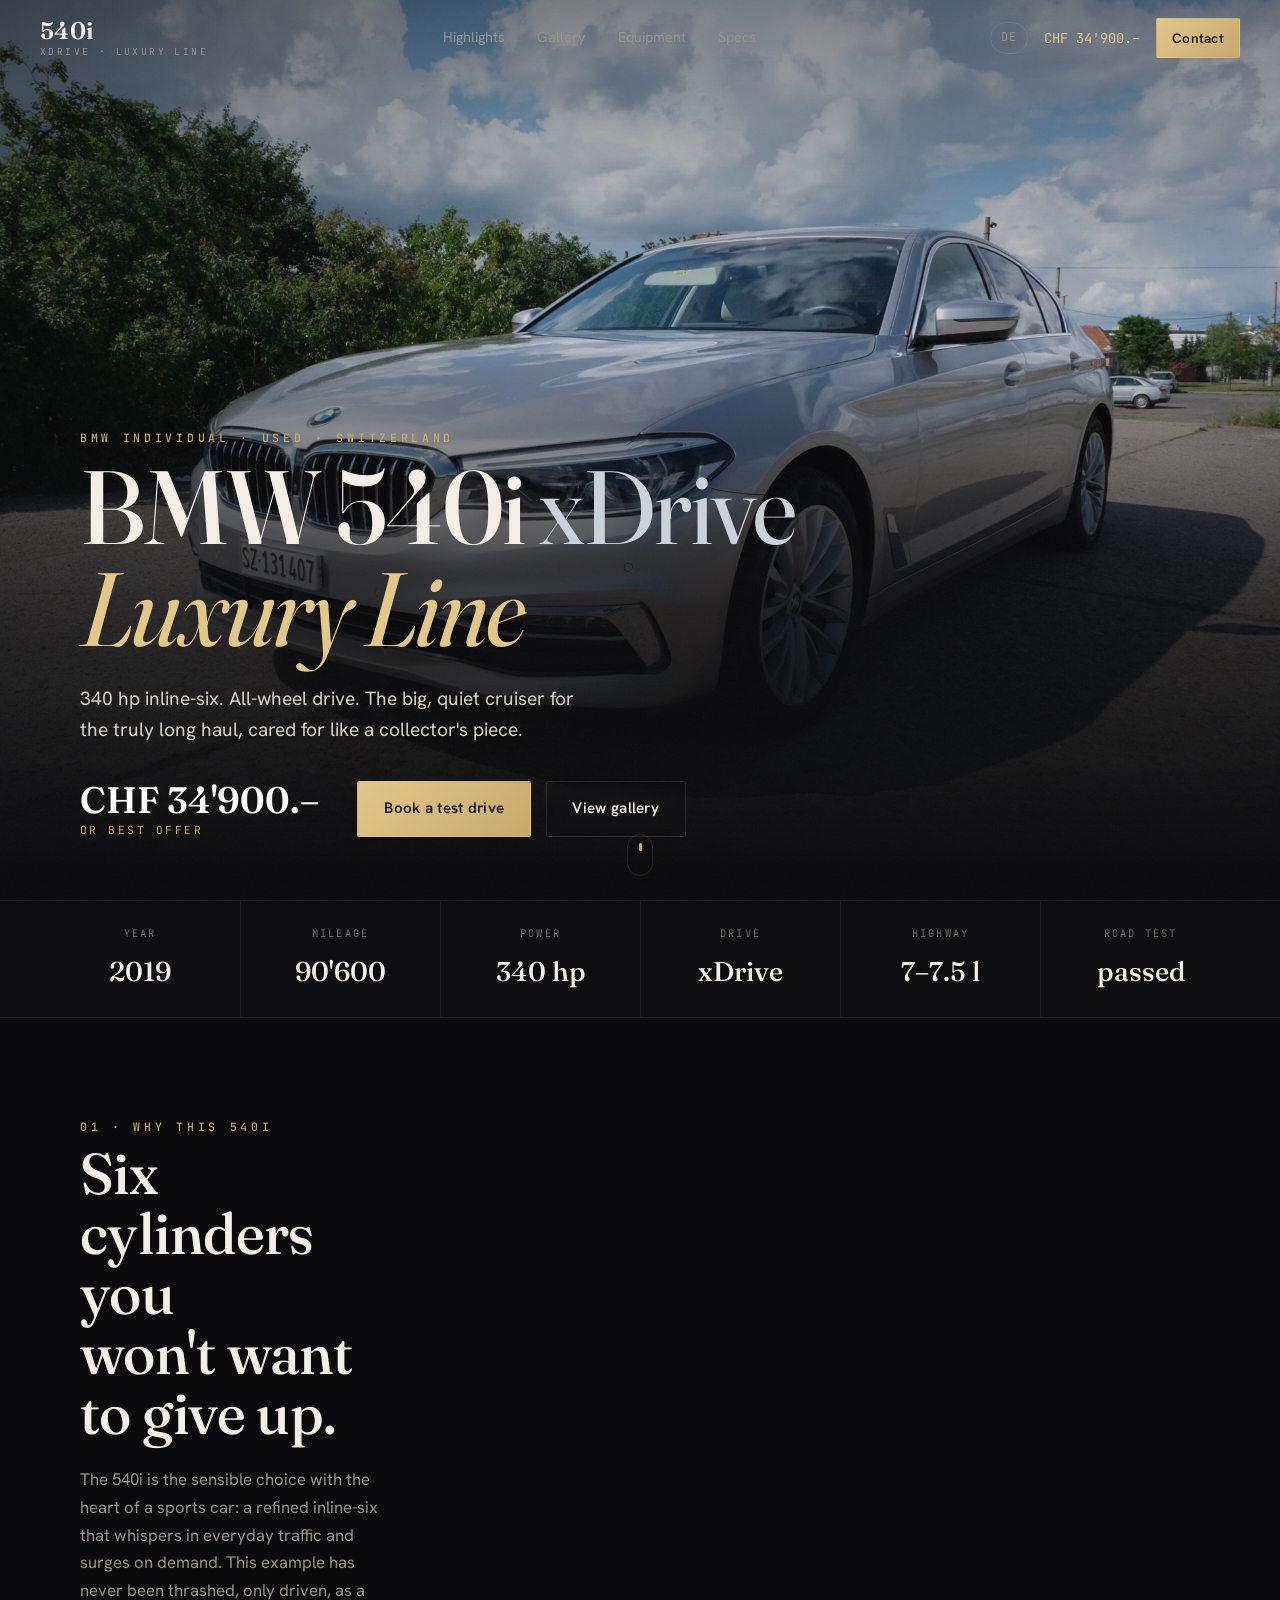
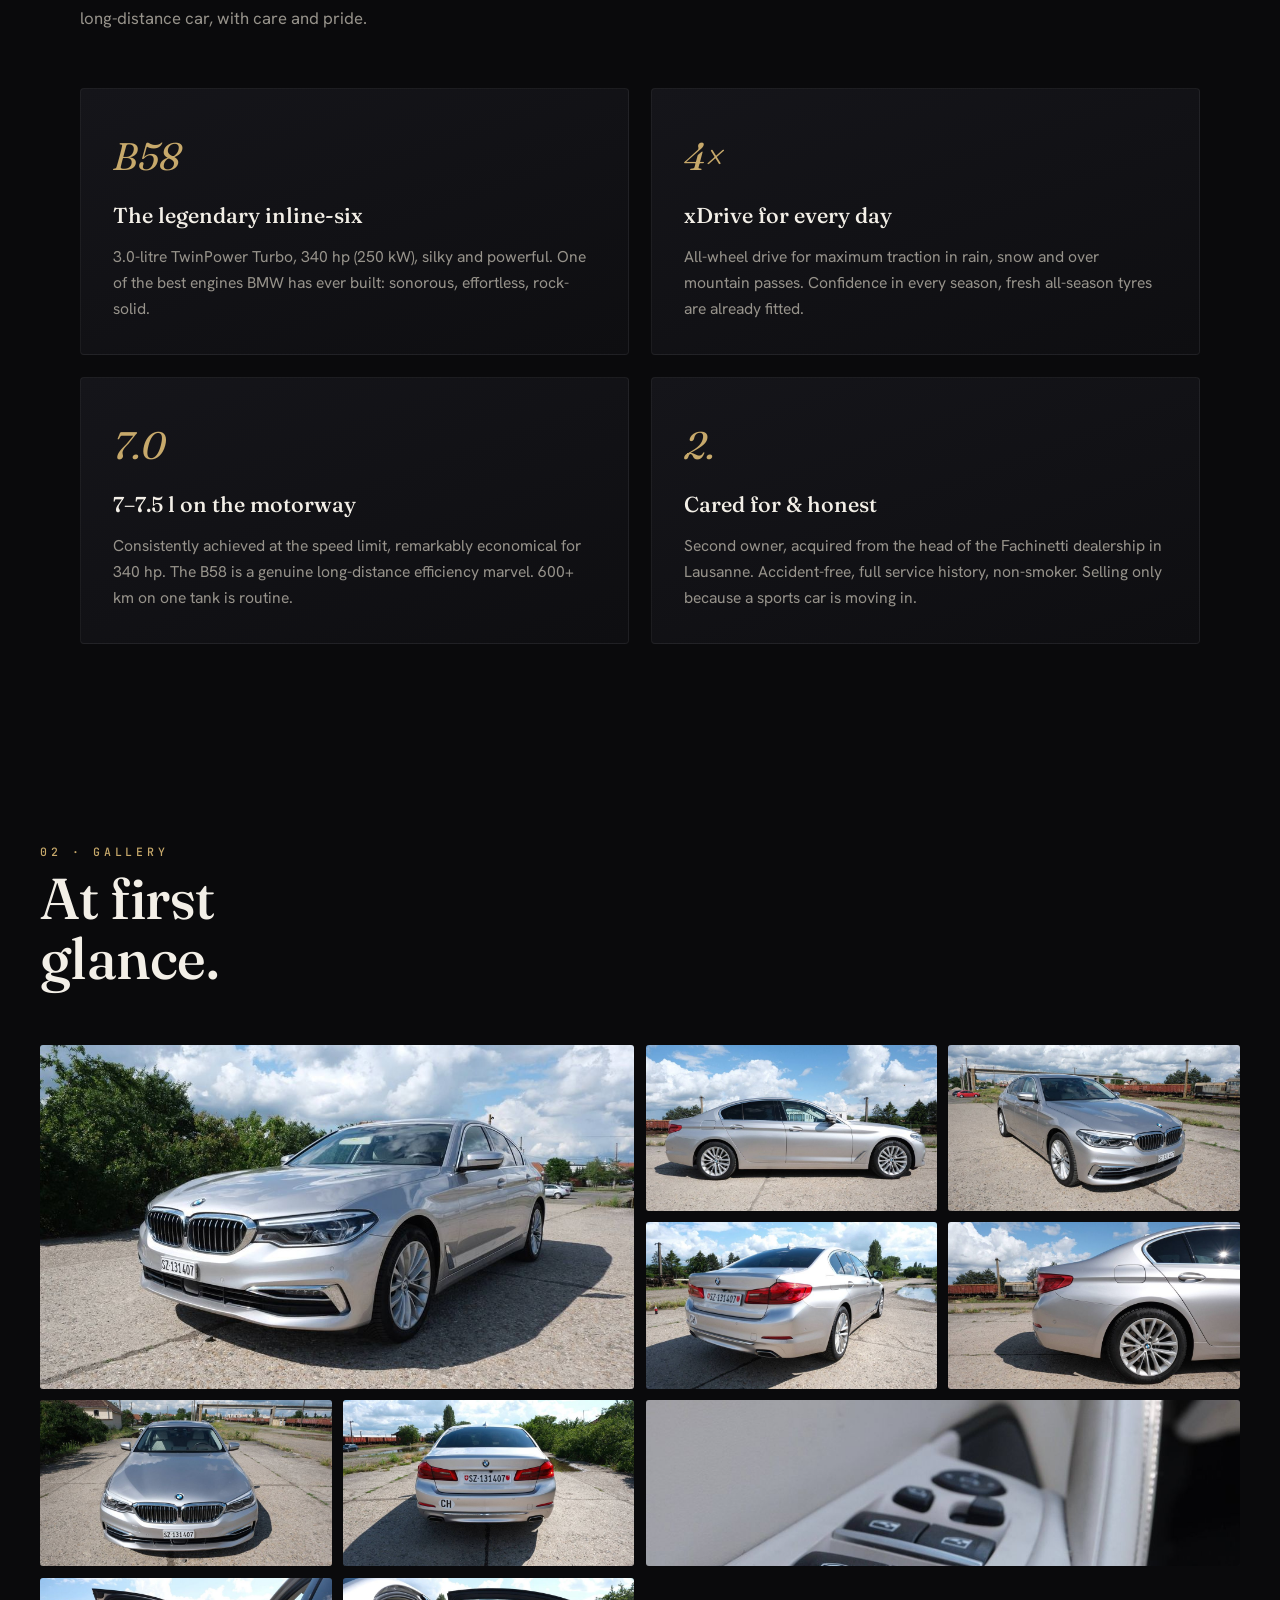
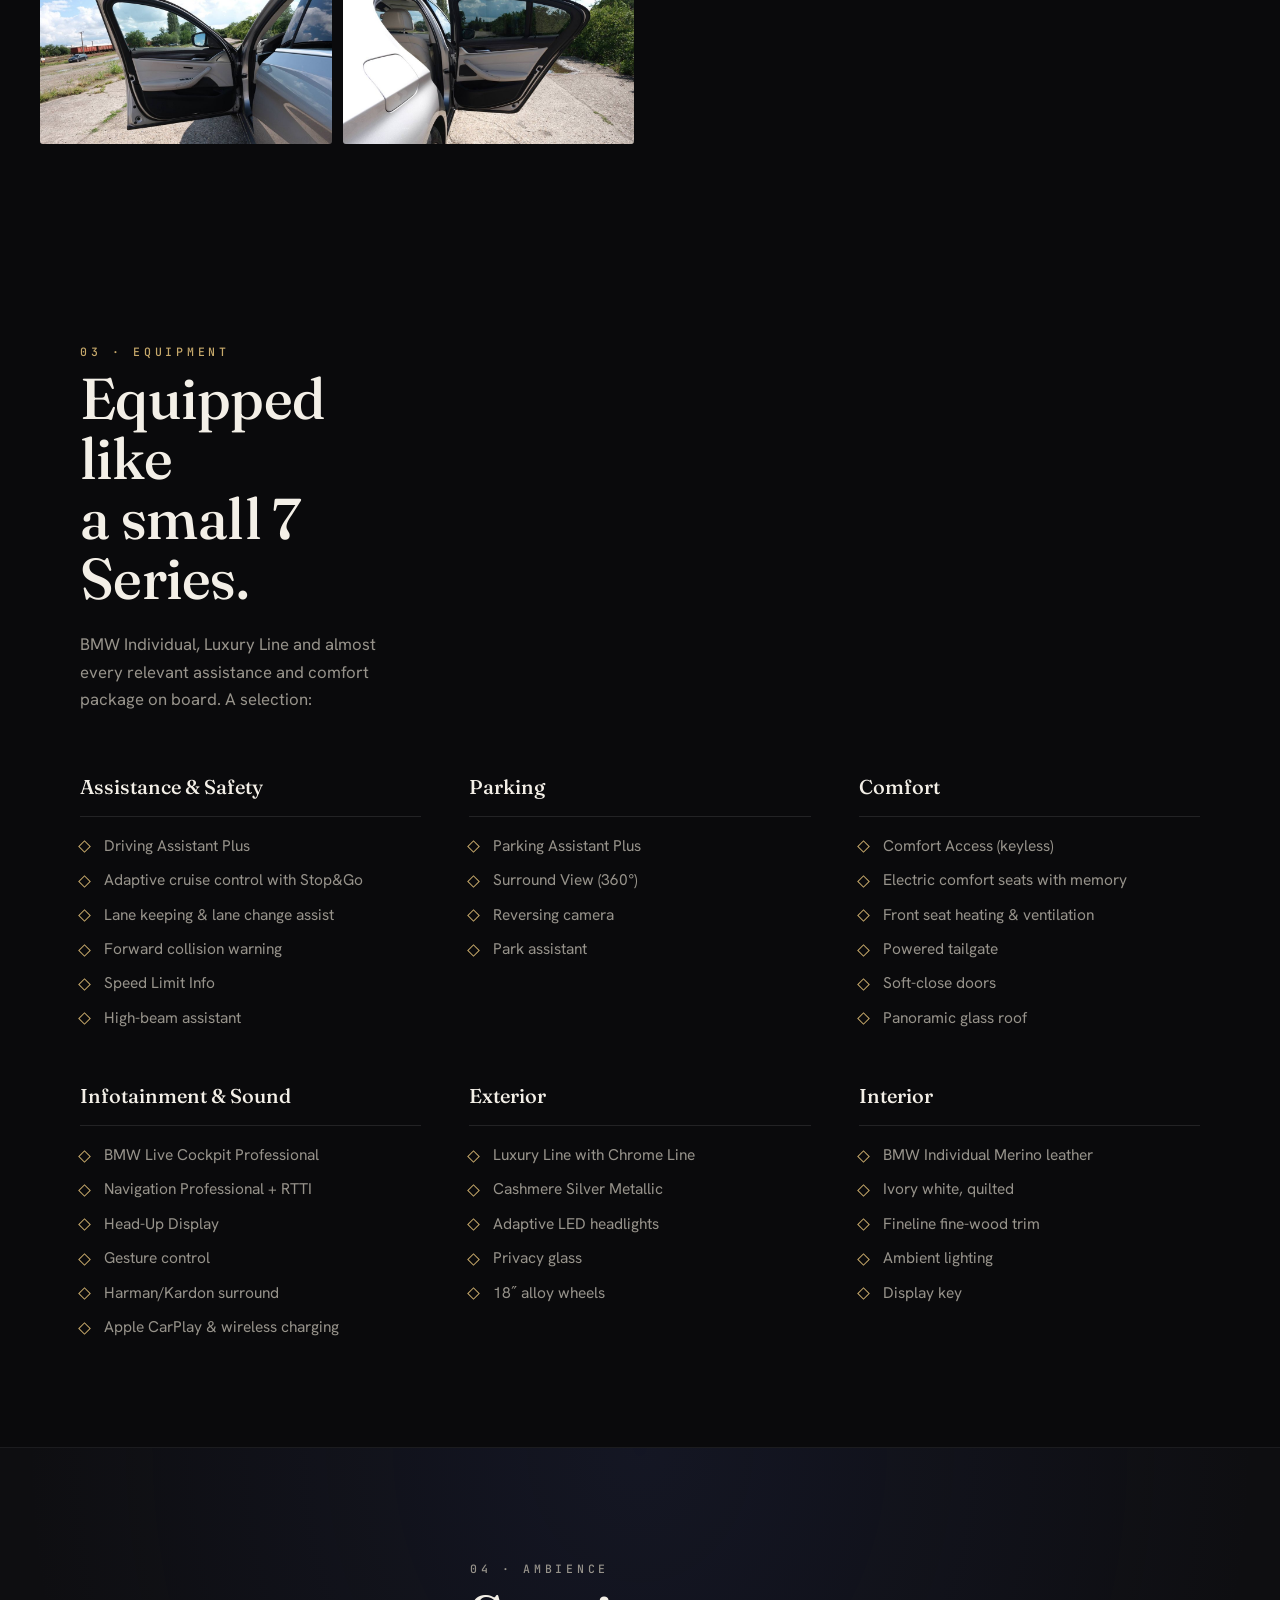
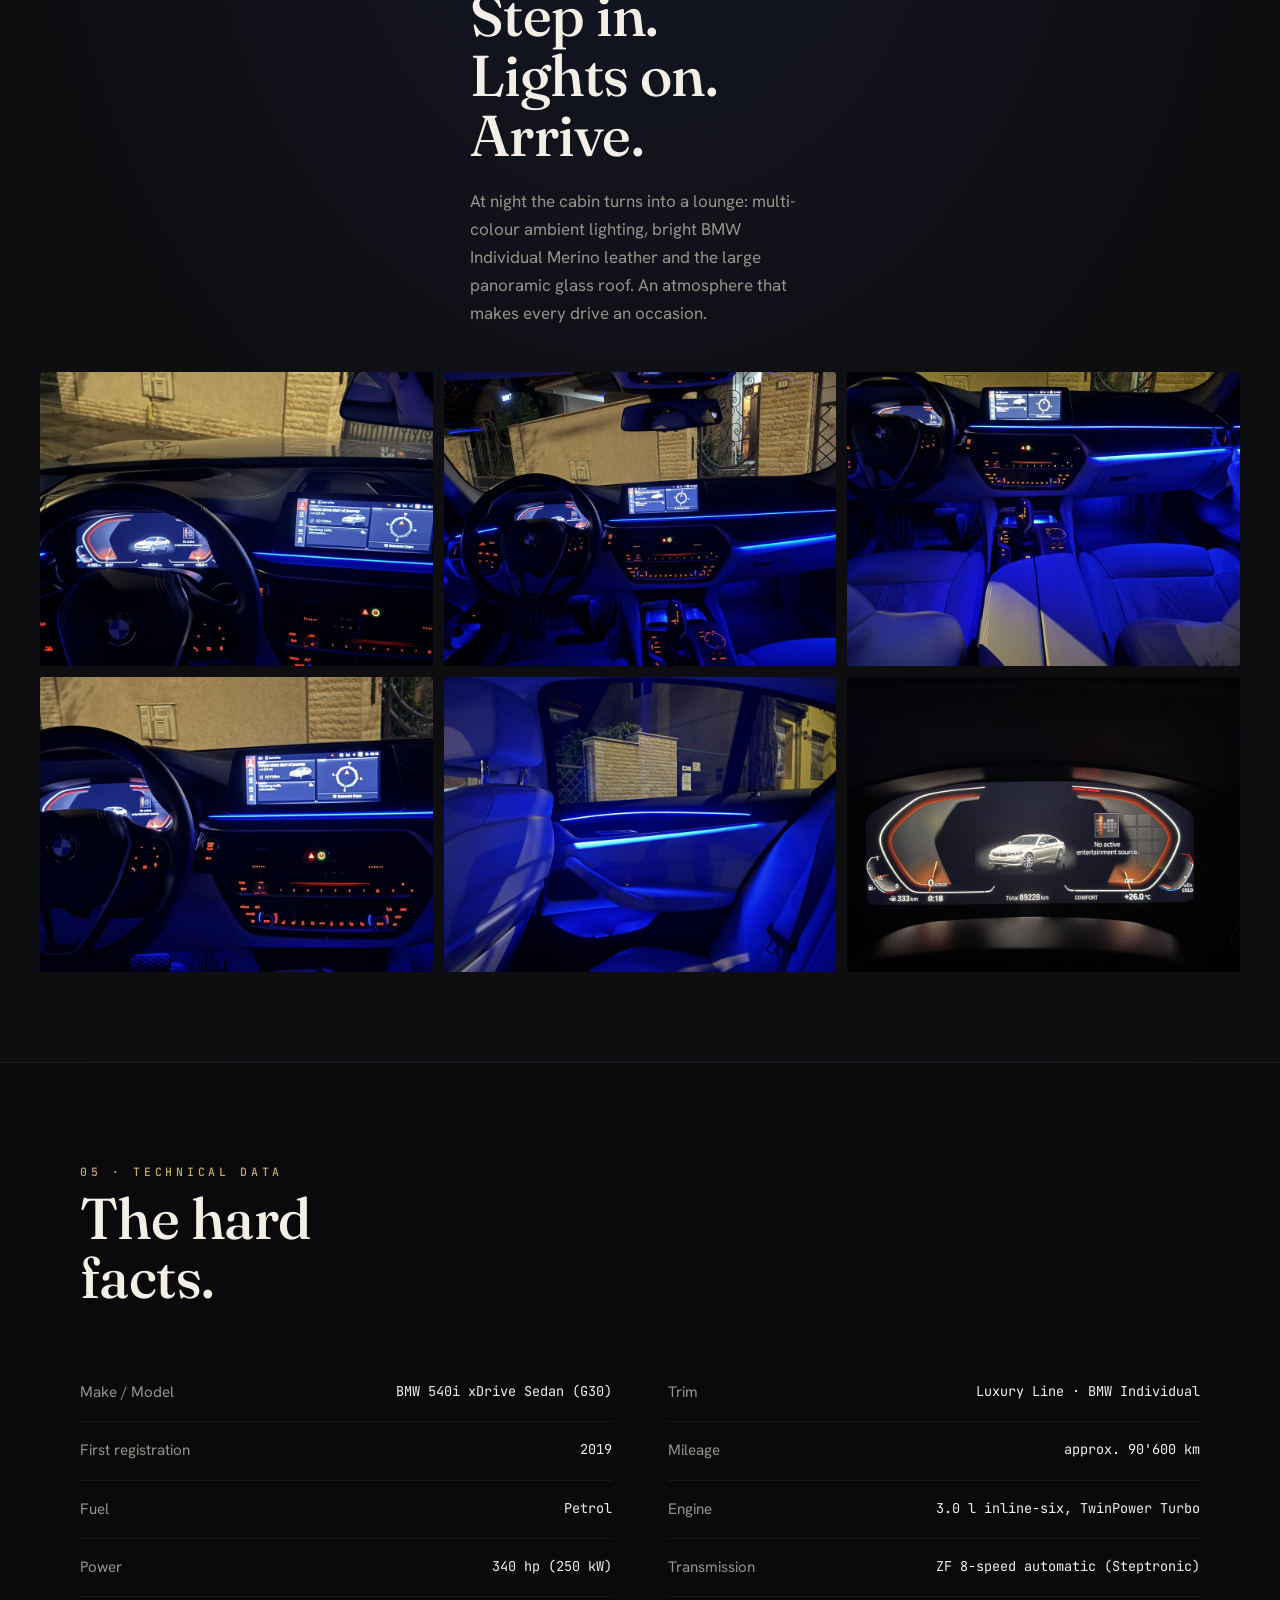
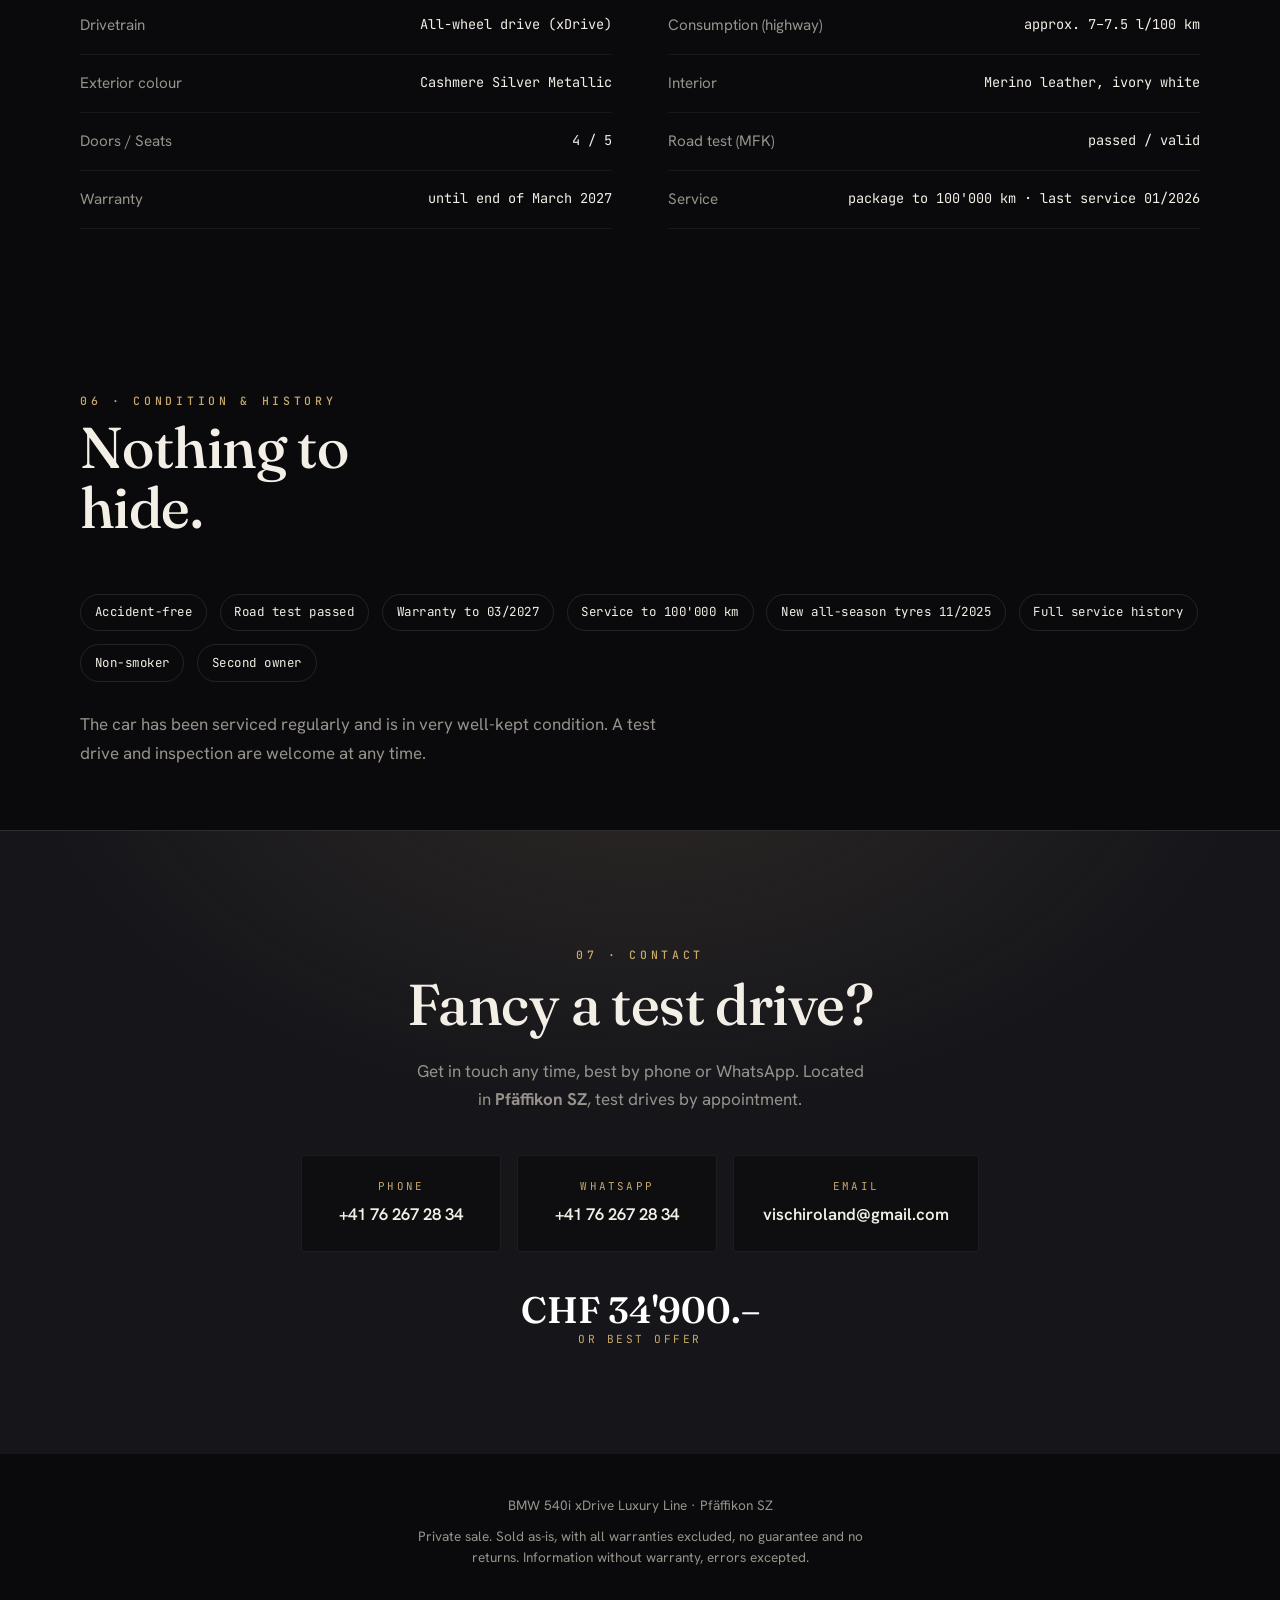
==== site/en.html @ 5cd45545 "Add English version, all 6 night photos, remove em dashes - New site/en.html (full English translati" ====
<!DOCTYPE html>
<html lang="en">
<head>
<meta charset="utf-8">
<meta name="viewport" content="width=device-width, initial-scale=1">
<title>BMW 540i xDrive Luxury Line · Used Car, Pfäffikon SZ</title>
<meta name="description" content="BMW 540i xDrive Luxury Line, 2019, approx. 90'600 km, 340 hp inline-six. BMW Individual, panoramic roof, accident-free, road-test passed. CHF 34'900.– (o.b.o.). Located in Pfäffikon SZ, Switzerland.">
<meta property="og:title" content="BMW 540i xDrive Luxury Line · For Sale">
<meta property="og:description" content="340 hp inline-six, xDrive, BMW Individual. 2019, approx. 90'600 km. CHF 34'900.– (o.b.o.).">
<meta property="og:image" content="assets/hero-front-left.jpg">
<meta property="og:type" content="website">
<link rel="preconnect" href="https://fonts.googleapis.com">
<link rel="preconnect" href="https://fonts.gstatic.com" crossorigin>
<link href="https://fonts.googleapis.com/css2?family=Fraunces:ital,opsz,wght@0,9..144,400;0,9..144,500;0,9..144,600;1,9..144,400&family=Hanken+Grotesk:wght@400;500;600;700&family=JetBrains+Mono:wght@400;500&display=swap" rel="stylesheet">
<link rel="stylesheet" href="styles.css">
</head>
<body>

<!-- ============ HEADER ============ -->
<header class="nav" id="nav">
  <a href="#top" class="nav__brand">
    <span class="nav__mark">540i</span>
    <span class="nav__sub">xDrive · Luxury Line</span>
  </a>
  <nav class="nav__links">
    <a href="#warum">Highlights</a>
    <a href="#galerie">Gallery</a>
    <a href="#ausstattung">Equipment</a>
    <a href="#daten">Specs</a>
  </nav>
  <div class="nav__cta">
    <a href="index.html" class="nav__lang" aria-label="Deutsche Version">DE</a>
    <span class="nav__price">CHF 34'900.–</span>
    <a href="#kontakt" class="btn btn--gold btn--sm">Contact</a>
  </div>
</header>

<!-- ============ HERO ============ -->
<section class="hero" id="top">
  <div class="hero__media">
    <img src="assets/hero-front-left.jpg" alt="BMW 540i xDrive Luxury Line in Cashmere Silver Metallic, front view" fetchpriority="high">
    <div class="hero__scrim"></div>
  </div>
  <div class="hero__inner">
    <p class="overline reveal" style="--d:.1s">BMW Individual · Used · Switzerland</p>
    <h1 class="hero__title reveal" style="--d:.2s">
      BMW 540i <span class="x">xDrive</span><br>
      <em>Luxury Line</em>
    </h1>
    <p class="hero__lead reveal" style="--d:.35s">
      340 hp inline-six. All-wheel drive. The big, quiet cruiser
      for the truly long haul, cared for like a collector's piece.
    </p>
    <div class="hero__row reveal" style="--d:.5s">
      <div class="pricetag">
        <span class="pricetag__num">CHF 34'900.–</span>
        <span class="pricetag__note">or best offer</span>
      </div>
      <div class="hero__actions">
        <a href="#kontakt" class="btn btn--gold">Book a test drive</a>
        <a href="#galerie" class="btn btn--ghost">View gallery</a>
      </div>
    </div>
  </div>
  <a href="#fakten" class="hero__scroll" aria-label="Continue">
    <span></span>
  </a>
</section>

<!-- ============ STAT BAR ============ -->
<section class="stats" id="fakten">
  <div class="stats__grid">
    <div class="stat"><span class="stat__k">Year</span><span class="stat__v">2019</span></div>
    <div class="stat"><span class="stat__k">Mileage</span><span class="stat__v">90'600</span></div>
    <div class="stat"><span class="stat__k">Power</span><span class="stat__v">340 hp</span></div>
    <div class="stat"><span class="stat__k">Drive</span><span class="stat__v">xDrive</span></div>
    <div class="stat"><span class="stat__k">Highway</span><span class="stat__v">7–7.5 l</span></div>
    <div class="stat"><span class="stat__k">Road test</span><span class="stat__v">passed</span></div>
  </div>
</section>

<!-- ============ WHY ============ -->
<section class="section" id="warum">
  <div class="section__head reveal">
    <p class="overline">01 · Why this 540i</p>
    <h2 class="h2">Six cylinders you<br>won't want to give up.</h2>
    <p class="section__lead">
      The 540i is the sensible choice with the heart of a sports car:
      a refined inline-six that whispers in everyday traffic and surges
      on demand. This example has never been thrashed, only driven, as a
      long-distance car, with care and pride.
    </p>
  </div>

  <div class="cards">
    <article class="card reveal" style="--d:.05s">
      <span class="card__n">B58</span>
      <h3>The legendary inline-six</h3>
      <p>3.0-litre TwinPower Turbo, 340 hp (250 kW), silky and powerful.
         One of the best engines BMW has ever built: sonorous, effortless,
         rock-solid.</p>
    </article>
    <article class="card reveal" style="--d:.12s">
      <span class="card__n">4×</span>
      <h3>xDrive for every day</h3>
      <p>All-wheel drive for maximum traction in rain, snow and over mountain
         passes. Confidence in every season, fresh all-season tyres are
         already fitted.</p>
    </article>
    <article class="card reveal" style="--d:.19s">
      <span class="card__n">7.0</span>
      <h3>7–7.5 l on the motorway</h3>
      <p>Consistently achieved at the speed limit, remarkably economical for
         340 hp. The B58 is a genuine long-distance efficiency marvel. 600+ km
         on one tank is routine.</p>
    </article>
    <article class="card reveal" style="--d:.26s">
      <span class="card__n">2.</span>
      <h3>Cared for &amp; honest</h3>
      <p>Second owner, acquired from the head of the Fachinetti dealership in
         Lausanne. Accident-free, full service history, non-smoker. Selling
         only because a sports car is moving in.</p>
    </article>
  </div>
</section>

<!-- ============ GALLERY ============ -->
<section class="section section--wide" id="galerie">
  <div class="section__head reveal">
    <p class="overline">02 · Gallery</p>
    <h2 class="h2">At first glance.</h2>
  </div>
  <div class="gallery">
    <figure class="g g--big reveal"><img class="lb" data-full="assets/hero-front-left.jpg" src="assets/hero-front-left-thumb.jpg" alt="Front three-quarter left" loading="lazy"></figure>
    <figure class="g reveal"><img class="lb" data-full="assets/ext-side.jpg" src="assets/ext-side-thumb.jpg" alt="Side profile" loading="lazy"></figure>
    <figure class="g reveal"><img class="lb" data-full="assets/ext-front-right.jpg" src="assets/ext-front-right-thumb.jpg" alt="Front three-quarter right" loading="lazy"></figure>
    <figure class="g reveal"><img class="lb" data-full="assets/ext-rear-right.jpg" src="assets/ext-rear-right-thumb.jpg" alt="Rear three-quarter right" loading="lazy"></figure>
    <figure class="g reveal"><img class="lb" data-full="assets/ext-wheel.jpg" src="assets/ext-wheel-thumb.jpg" alt="18-inch alloy wheel" loading="lazy"></figure>
    <figure class="g reveal"><img class="lb" data-full="assets/ext-front.jpg" src="assets/ext-front-thumb.jpg" alt="Front view" loading="lazy"></figure>
    <figure class="g reveal"><img class="lb" data-full="assets/ext-rear.jpg" src="assets/ext-rear-thumb.jpg" alt="Rear view" loading="lazy"></figure>
    <figure class="g g--wide reveal"><img class="lb" data-full="assets/int-leather-detail.jpg" src="assets/int-leather-detail-thumb.jpg" alt="BMW Individual Merino leather in ivory white" loading="lazy"></figure>
    <figure class="g reveal"><img class="lb" data-full="assets/int-front-door.jpg" src="assets/int-front-door-thumb.jpg" alt="Front interior" loading="lazy"></figure>
    <figure class="g reveal"><img class="lb" data-full="assets/int-rear-door.jpg" src="assets/int-rear-door-thumb.jpg" alt="Rear seats" loading="lazy"></figure>
  </div>
</section>

<!-- ============ EQUIPMENT ============ -->
<section class="section" id="ausstattung">
  <div class="section__head reveal">
    <p class="overline">03 · Equipment</p>
    <h2 class="h2">Equipped like<br>a small 7 Series.</h2>
    <p class="section__lead">
      BMW Individual, Luxury Line and almost every relevant assistance and
      comfort package on board. A selection:
    </p>
  </div>

  <div class="equip">
    <div class="equip__col reveal">
      <h3>Assistance &amp; Safety</h3>
      <ul>
        <li>Driving Assistant Plus</li>
        <li>Adaptive cruise control with Stop&amp;Go</li>
        <li>Lane keeping &amp; lane change assist</li>
        <li>Forward collision warning</li>
        <li>Speed Limit Info</li>
        <li>High-beam assistant</li>
      </ul>
    </div>
    <div class="equip__col reveal" style="--d:.06s">
      <h3>Parking</h3>
      <ul>
        <li>Parking Assistant Plus</li>
        <li>Surround View (360°)</li>
        <li>Reversing camera</li>
        <li>Park assistant</li>
      </ul>
    </div>
    <div class="equip__col reveal" style="--d:.12s">
      <h3>Comfort</h3>
      <ul>
        <li>Comfort Access (keyless)</li>
        <li>Electric comfort seats with memory</li>
        <li>Front seat heating &amp; ventilation</li>
        <li>Powered tailgate</li>
        <li>Soft-close doors</li>
        <li>Panoramic glass roof</li>
      </ul>
    </div>
    <div class="equip__col reveal" style="--d:.18s">
      <h3>Infotainment &amp; Sound</h3>
      <ul>
        <li>BMW Live Cockpit Professional</li>
        <li>Navigation Professional + RTTI</li>
        <li>Head-Up Display</li>
        <li>Gesture control</li>
        <li>Harman/Kardon surround</li>
        <li>Apple CarPlay &amp; wireless charging</li>
      </ul>
    </div>
    <div class="equip__col reveal" style="--d:.24s">
      <h3>Exterior</h3>
      <ul>
        <li>Luxury Line with Chrome Line</li>
        <li>Cashmere Silver Metallic</li>
        <li>Adaptive LED headlights</li>
        <li>Privacy glass</li>
        <li>18″ alloy wheels</li>
      </ul>
    </div>
    <div class="equip__col reveal" style="--d:.3s">
      <h3>Interior</h3>
      <ul>
        <li>BMW Individual Merino leather</li>
        <li>Ivory white, quilted</li>
        <li>Fineline fine-wood trim</li>
        <li>Ambient lighting</li>
        <li>Display key</li>
      </ul>
    </div>
  </div>
</section>

<!-- ============ AMBIENCE ============ -->
<section class="ambiente" id="ambiente">
  <div class="ambiente__text reveal">
    <p class="overline overline--light">04 · Ambience</p>
    <h2 class="h2">Step in. Lights on.<br>Arrive.</h2>
    <p>At night the cabin turns into a lounge: multi-colour ambient lighting,
       bright BMW Individual Merino leather and the large panoramic glass roof.
       An atmosphere that makes every drive an occasion.</p>
  </div>
  <div class="ambiente__grid">
    <figure class="reveal"><img class="lb" data-full="assets/amb-1.jpg" src="assets/amb-1-thumb.jpg" alt="Ambient lighting cockpit at night" loading="lazy"></figure>
    <figure class="reveal" style="--d:.06s"><img class="lb" data-full="assets/amb-2.jpg" src="assets/amb-2-thumb.jpg" alt="Interior at night, centre console" loading="lazy"></figure>
    <figure class="reveal" style="--d:.12s"><img class="lb" data-full="assets/amb-3.jpg" src="assets/amb-3-thumb.jpg" alt="Ambient lighting dashboard" loading="lazy"></figure>
    <figure class="reveal" style="--d:.18s"><img class="lb" data-full="assets/amb-4.jpg" src="assets/amb-4-thumb.jpg" alt="Cockpit at night" loading="lazy"></figure>
    <figure class="reveal" style="--d:.24s"><img class="lb" data-full="assets/amb-5.jpg" src="assets/amb-5-thumb.jpg" alt="Rear cabin at night" loading="lazy"></figure>
    <figure class="reveal" style="--d:.3s"><img class="lb" data-full="assets/amb-6.jpg" src="assets/amb-6-thumb.jpg" alt="Digital cockpit at night" loading="lazy"></figure>
  </div>
</section>

<!-- ============ SPECS ============ -->
<section class="section" id="daten">
  <div class="section__head reveal">
    <p class="overline">05 · Technical Data</p>
    <h2 class="h2">The hard facts.</h2>
  </div>
  <div class="specs reveal">
    <dl>
      <div><dt>Make / Model</dt><dd>BMW 540i xDrive Sedan (G30)</dd></div>
      <div><dt>Trim</dt><dd>Luxury Line · BMW Individual</dd></div>
      <div><dt>First registration</dt><dd>2019</dd></div>
      <div><dt>Mileage</dt><dd>approx. 90'600 km</dd></div>
      <div><dt>Fuel</dt><dd>Petrol</dd></div>
      <div><dt>Engine</dt><dd>3.0 l inline-six, TwinPower Turbo</dd></div>
      <div><dt>Power</dt><dd>340 hp (250 kW)</dd></div>
      <div><dt>Transmission</dt><dd>ZF 8-speed automatic (Steptronic)</dd></div>
      <div><dt>Drivetrain</dt><dd>All-wheel drive (xDrive)</dd></div>
      <div><dt>Consumption (highway)</dt><dd>approx. 7–7.5 l/100 km</dd></div>
      <div><dt>Exterior colour</dt><dd>Cashmere Silver Metallic</dd></div>
      <div><dt>Interior</dt><dd>Merino leather, ivory white</dd></div>
      <div><dt>Doors / Seats</dt><dd>4 / 5</dd></div>
      <div><dt>Road test (MFK)</dt><dd>passed / valid</dd></div>
      <div><dt>Warranty</dt><dd>until end of March 2027</dd></div>
      <div><dt>Service</dt><dd>package to 100'000 km · last service 01/2026</dd></div>
    </dl>
  </div>
</section>

<!-- ============ CONDITION ============ -->
<section class="section section--tight" id="zustand">
  <div class="section__head reveal">
    <p class="overline">06 · Condition &amp; History</p>
    <h2 class="h2">Nothing to hide.</h2>
  </div>
  <div class="badges reveal">
    <span class="badge">Accident-free</span>
    <span class="badge">Road test passed</span>
    <span class="badge">Warranty to 03/2027</span>
    <span class="badge">Service to 100'000 km</span>
    <span class="badge">New all-season tyres 11/2025</span>
    <span class="badge">Full service history</span>
    <span class="badge">Non-smoker</span>
    <span class="badge">Second owner</span>
  </div>
  <p class="zustand__note reveal">
    The car has been serviced regularly and is in very well-kept condition.
    A test drive and inspection are welcome at any time.
  </p>
</section>

<!-- ============ CONTACT ============ -->
<section class="contact" id="kontakt">
  <div class="contact__inner reveal">
    <p class="overline">07 · Contact</p>
    <h2 class="h2">Fancy a test drive?</h2>
    <p class="contact__lead">
      Get in touch any time, best by phone or WhatsApp.
      Located in <strong>Pfäffikon SZ</strong>, test drives by appointment.
    </p>
    <div class="contact__methods">
      <a class="cmethod" href="tel:+41762672834">
        <span class="cmethod__k">Phone</span>
        <span class="cmethod__v">+41 76 267 28 34</span>
      </a>
      <a class="cmethod" href="https://wa.me/41762672834" target="_blank" rel="noopener">
        <span class="cmethod__k">WhatsApp</span>
        <span class="cmethod__v">+41 76 267 28 34</span>
      </a>
      <a class="cmethod" href="mailto:vischiroland@gmail.com?subject=BMW%20540i%20xDrive">
        <span class="cmethod__k">Email</span>
        <span class="cmethod__v">vischiroland@gmail.com</span>
      </a>
    </div>
    <div class="pricetag pricetag--center">
      <span class="pricetag__num">CHF 34'900.–</span>
      <span class="pricetag__note">or best offer</span>
    </div>
  </div>
</section>

<footer class="footer">
  <p>BMW 540i xDrive Luxury Line · Pfäffikon SZ</p>
  <p class="footer__fine">Private sale. Sold as-is, with all warranties excluded,
     no guarantee and no returns. Information without warranty, errors excepted.</p>
</footer>

<!-- ============ LIGHTBOX ============ -->
<div class="lightbox" id="lightbox" aria-hidden="true">
  <button class="lightbox__close" aria-label="Close">&times;</button>
  <button class="lightbox__nav lightbox__nav--prev" aria-label="Previous">&#8249;</button>
  <img class="lightbox__img" src="" alt="">
  <button class="lightbox__nav lightbox__nav--next" aria-label="Next">&#8250;</button>
</div>

<script src="app.js"></script>
</body>
</html>
---- site/styles.css ----
/* ============================================================
   BMW 540i xDrive · Dark Luxury landing page
   Display: Fraunces · Body: Hanken Grotesk · Mono: JetBrains Mono
   ============================================================ */

:root{
  --bg:#0a0a0c;
  --bg-2:#0e0e11;
  --surface:#15151a;
  --surface-2:#1b1b21;
  --line:rgba(255,255,255,.10);
  --line-soft:rgba(255,255,255,.06);
  --text:#f3efe7;
  --muted:#97938b;
  --muted-2:#6f6c66;
  --gold:#c7a96b;
  --gold-bright:#e3c889;
  --silver:#cdd2da;
  --maxw:1200px;
  --ease:cubic-bezier(.16,.84,.34,1);
}

*{box-sizing:border-box;margin:0;padding:0}
html{scroll-behavior:smooth}
body{
  background:var(--bg);
  color:var(--text);
  font-family:"Hanken Grotesk",system-ui,sans-serif;
  font-size:17px;
  line-height:1.65;
  -webkit-font-smoothing:antialiased;
  overflow-x:hidden;
}

/* grain overlay */
body::after{
  content:"";
  position:fixed;inset:0;z-index:9999;pointer-events:none;
  opacity:.035;
  background-image:url("data:image/svg+xml,%3Csvg xmlns='http://www.w3.org/2000/svg' width='120' height='120'%3E%3Cfilter id='n'%3E%3CfeTurbulence type='fractalNoise' baseFrequency='.9' numOctaves='2'/%3E%3C/filter%3E%3Crect width='100%25' height='100%25' filter='url(%23n)'/%3E%3C/svg%3E");
}

img{display:block;max-width:100%;height:auto}
a{color:inherit;text-decoration:none}
em{font-style:italic}

/* ---------- shared type ---------- */
.overline{
  font-family:"JetBrains Mono",monospace;
  font-size:.72rem;
  letter-spacing:.32em;
  text-transform:uppercase;
  color:var(--gold);
  font-weight:500;
}
.overline--light{color:var(--gold-bright)}

.h2{
  font-family:"Fraunces",serif;
  font-weight:500;
  font-size:clamp(2rem,5vw,3.6rem);
  line-height:1.04;
  letter-spacing:-.01em;
  margin:.5rem 0 0;
}

/* ---------- buttons ---------- */
.btn{
  display:inline-flex;align-items:center;justify-content:center;
  padding:.95em 1.7em;
  border-radius:2px;
  font-weight:600;font-size:.95rem;
  letter-spacing:.02em;
  border:1px solid transparent;
  cursor:pointer;
  transition:transform .4s var(--ease),background .3s,color .3s,border-color .3s;
}
.btn--sm{padding:.6em 1.1em;font-size:.85rem}
.btn--gold{
  background:linear-gradient(135deg,var(--gold-bright),var(--gold));
  color:#1a1408;
}
.btn--gold:hover{transform:translateY(-2px);box-shadow:0 12px 30px -10px rgba(199,169,107,.5)}
.btn--ghost{border-color:var(--line);color:var(--text);backdrop-filter:blur(4px)}
.btn--ghost:hover{border-color:var(--gold);color:var(--gold-bright);transform:translateY(-2px)}

/* ---------- nav ---------- */
.nav{
  position:fixed;top:0;left:0;right:0;z-index:100;
  display:flex;align-items:center;justify-content:space-between;
  padding:1.1rem clamp(1.2rem,4vw,2.5rem);
  transition:background .4s,border-color .4s,padding .4s;
  border-bottom:1px solid transparent;
}
.nav.is-stuck{
  background:rgba(10,10,12,.82);
  backdrop-filter:blur(14px) saturate(140%);
  border-bottom-color:var(--line-soft);
  padding-top:.8rem;padding-bottom:.8rem;
}
.nav__brand{display:flex;flex-direction:column;line-height:1}
.nav__mark{font-family:"Fraunces",serif;font-size:1.5rem;font-weight:600;letter-spacing:.02em}
.nav__sub{font-family:"JetBrains Mono",monospace;font-size:.6rem;letter-spacing:.25em;color:var(--muted);text-transform:uppercase;margin-top:.25rem}
.nav__links{display:flex;gap:2rem}
.nav__links a{font-size:.9rem;color:var(--muted);transition:color .3s;position:relative}
.nav__links a:hover{color:var(--text)}
.nav__links a::after{content:"";position:absolute;left:0;bottom:-6px;width:0;height:1px;background:var(--gold);transition:width .3s var(--ease)}
.nav__links a:hover::after{width:100%}
.nav__cta{display:flex;align-items:center;gap:1rem}
.nav__price{font-family:"JetBrains Mono",monospace;font-size:.85rem;color:var(--gold-bright)}
.nav__lang{font-family:"JetBrains Mono",monospace;font-size:.75rem;letter-spacing:.12em;color:var(--muted);border:1px solid var(--line);border-radius:100px;padding:.42em .8em;transition:color .3s,border-color .3s}
.nav__lang:hover{color:var(--gold-bright);border-color:var(--gold)}

/* ---------- hero ---------- */
.hero{position:relative;min-height:100svh;display:flex;align-items:flex-end;overflow:hidden}
.hero__media{position:absolute;inset:0;z-index:0}
.hero__media img{width:100%;height:100%;object-fit:cover;animation:slowzoom 18s var(--ease) forwards}
@keyframes slowzoom{from{transform:scale(1.08)}to{transform:scale(1)}}
.hero__scrim{
  position:absolute;inset:0;
  background:
    radial-gradient(120% 80% at 75% 20%,transparent 30%,rgba(10,10,12,.35) 70%),
    linear-gradient(to top,var(--bg) 4%,rgba(10,10,12,.75) 32%,rgba(10,10,12,.15) 62%,rgba(10,10,12,.5) 100%);
}
.hero__inner{position:relative;z-index:2;width:100%;max-width:var(--maxw);margin:0 auto;padding:0 clamp(1.2rem,4vw,2.5rem) clamp(2.5rem,7vh,5rem)}
.hero__title{
  font-family:"Fraunces",serif;
  font-weight:500;
  font-size:clamp(2.8rem,8.5vw,6.5rem);
  line-height:.98;
  letter-spacing:-.02em;
  margin:.6rem 0 0;
}
.hero__title .x{color:var(--silver);font-weight:400}
.hero__title em{color:var(--gold-bright);font-weight:400}
.hero__lead{max-width:46ch;color:#d7d3ca;font-size:clamp(1rem,1.6vw,1.2rem);margin-top:1.4rem}
.hero__row{display:flex;flex-wrap:wrap;align-items:center;gap:1.6rem 2.4rem;margin-top:2.2rem}
.hero__actions{display:flex;flex-wrap:wrap;gap:.9rem}

.pricetag{display:flex;flex-direction:column;line-height:1}
.pricetag__num{font-family:"Fraunces",serif;font-size:clamp(1.7rem,3vw,2.3rem);font-weight:600;color:#fff}
.pricetag__note{font-family:"JetBrains Mono",monospace;font-size:.7rem;letter-spacing:.22em;text-transform:uppercase;color:var(--gold);margin-top:.35rem}
.pricetag--center{align-items:center;margin-top:2.5rem}

.hero__scroll{position:absolute;left:50%;bottom:1.5rem;z-index:3;transform:translateX(-50%);width:26px;height:42px;border:1px solid var(--line);border-radius:14px;display:flex;justify-content:center;padding-top:8px}
.hero__scroll span{width:3px;height:8px;border-radius:2px;background:var(--gold);animation:scrolldot 1.8s infinite}
@keyframes scrolldot{0%{opacity:0;transform:translateY(-4px)}40%{opacity:1}80%{opacity:0;transform:translateY(10px)}}

/* ---------- stat bar ---------- */
.stats{background:var(--bg-2);border-block:1px solid var(--line-soft)}
.stats__grid{max-width:var(--maxw);margin:0 auto;display:grid;grid-template-columns:repeat(6,1fr)}
.stat{padding:1.5rem 1rem;text-align:center;border-left:1px solid var(--line-soft)}
.stat:first-child{border-left:0}
.stat__k{display:block;font-family:"JetBrains Mono",monospace;font-size:.65rem;letter-spacing:.2em;text-transform:uppercase;color:var(--muted-2)}
.stat__v{display:block;font-family:"Fraunces",serif;font-size:clamp(1.2rem,2.2vw,1.7rem);font-weight:500;margin-top:.4rem}

/* ---------- sections ---------- */
.section{max-width:var(--maxw);margin:0 auto;padding:clamp(4.5rem,11vh,8rem) clamp(1.2rem,4vw,2.5rem)}
.section--wide{max-width:1360px}
.section--tight{padding-block:clamp(3rem,7vh,5rem)}
.section__head{max-width:30ch;margin-bottom:3.5rem}
.section__lead{color:var(--muted);margin-top:1.4rem;max-width:52ch;font-size:1.05rem}

/* ---------- value cards ---------- */
.cards{display:grid;grid-template-columns:repeat(2,1fr);gap:1.4rem}
.card{
  position:relative;
  background:linear-gradient(160deg,var(--surface),var(--bg-2));
  border:1px solid var(--line-soft);
  border-radius:4px;
  padding:2.2rem 2rem 2rem;
  overflow:hidden;
  transition:transform .5s var(--ease),border-color .4s;
}
.card::before{content:"";position:absolute;inset:0;background:radial-gradient(80% 60% at 100% 0,rgba(199,169,107,.10),transparent 60%);opacity:0;transition:opacity .5s}
.card:hover{transform:translateY(-4px);border-color:var(--line)}
.card:hover::before{opacity:1}
.card__n{font-family:"Fraunces",serif;font-style:italic;font-size:2.4rem;color:var(--gold);display:block;margin-bottom:.6rem}
.card h3{font-family:"Fraunces",serif;font-weight:500;font-size:1.35rem;margin-bottom:.7rem}
.card p{color:var(--muted);font-size:.98rem}

/* ---------- gallery ---------- */
.gallery{display:grid;grid-template-columns:repeat(4,1fr);grid-auto-rows:13vw;gap:.7rem}
.g{overflow:hidden;border-radius:3px;background:var(--surface)}
.g img{width:100%;height:100%;object-fit:cover;cursor:zoom-in;transition:transform .8s var(--ease),filter .5s;filter:saturate(.95)}
.g:hover img{transform:scale(1.06);filter:saturate(1.08)}
.g--big{grid-column:span 2;grid-row:span 2}
.g--wide{grid-column:span 2}

/* ---------- equipment ---------- */
.equip{display:grid;grid-template-columns:repeat(3,1fr);gap:2.5rem 3rem}
.equip__col h3{font-family:"Fraunces",serif;font-weight:500;font-size:1.25rem;padding-bottom:.8rem;margin-bottom:1rem;border-bottom:1px solid var(--line)}
.equip__col ul{list-style:none}
.equip__col li{position:relative;padding-left:1.5rem;margin:.55rem 0;color:var(--muted);font-size:.97rem}
.equip__col li::before{content:"";position:absolute;left:0;top:.62em;width:7px;height:7px;border:1px solid var(--gold);transform:rotate(45deg)}

/* ---------- ambiente ---------- */
.ambiente{
  background:
    radial-gradient(80% 100% at 50% 0,rgba(46,58,120,.18),transparent 60%),
    var(--bg-2);
  border-block:1px solid var(--line-soft);
  padding:clamp(4rem,10vh,7rem) clamp(1.2rem,4vw,2.5rem);
}
.ambiente__text{max-width:var(--maxw);margin:0 auto 2.8rem;max-width:34ch}
.ambiente__text p{color:var(--muted);margin-top:1.3rem;max-width:54ch}
.ambiente__grid{max-width:1360px;margin:0 auto;display:grid;grid-template-columns:repeat(3,1fr);gap:.7rem}
.ambiente__grid figure{overflow:hidden;border-radius:3px;aspect-ratio:4/3}
.ambiente__grid img{width:100%;height:100%;object-fit:cover;cursor:zoom-in;transition:transform .8s var(--ease)}
.ambiente__grid figure:hover img{transform:scale(1.06)}

/* ---------- specs ---------- */
.specs dl{display:grid;grid-template-columns:repeat(2,1fr);gap:0 3.5rem}
.specs div{display:flex;justify-content:space-between;gap:1rem;padding:1rem 0;border-bottom:1px solid var(--line-soft)}
.specs dt{color:var(--muted);font-size:.95rem}
.specs dd{font-family:"JetBrains Mono",monospace;font-size:.85rem;text-align:right;color:var(--text)}

/* ---------- badges ---------- */
.badges{display:flex;flex-wrap:wrap;gap:.8rem;margin-bottom:1.8rem}
.badge{
  font-family:"JetBrains Mono",monospace;font-size:.78rem;letter-spacing:.04em;
  padding:.6em 1.1em;border:1px solid var(--line);border-radius:100px;color:var(--text);
  transition:border-color .3s,color .3s,background .3s;
}
.badge:hover{border-color:var(--gold);color:var(--gold-bright);background:rgba(199,169,107,.06)}
.zustand__note{color:var(--muted);max-width:60ch}

/* ---------- contact ---------- */
.contact{
  background:
    radial-gradient(90% 120% at 50% -20%,rgba(199,169,107,.14),transparent 55%),
    var(--surface);
  border-top:1px solid var(--line);
  padding:clamp(4.5rem,12vh,8rem) clamp(1.2rem,4vw,2.5rem);
  text-align:center;
}
.contact__inner{max-width:760px;margin:0 auto}
.contact .overline{display:inline-block}
.contact__lead{color:var(--muted);margin:1.4rem auto 0;max-width:46ch}
.contact__methods{display:flex;flex-wrap:wrap;justify-content:center;gap:1rem;margin-top:2.6rem}
.cmethod{
  display:flex;flex-direction:column;gap:.3rem;align-items:center;
  min-width:200px;padding:1.4rem 1.8rem;
  background:var(--bg-2);border:1px solid var(--line-soft);border-radius:4px;
  transition:transform .4s var(--ease),border-color .3s;
}
.cmethod:hover{transform:translateY(-3px);border-color:var(--gold)}
.cmethod__k{font-family:"JetBrains Mono",monospace;font-size:.68rem;letter-spacing:.2em;text-transform:uppercase;color:var(--gold)}
.cmethod__v{font-size:1.05rem;font-weight:600}

/* ---------- footer ---------- */
.footer{padding:2.5rem clamp(1.2rem,4vw,2.5rem);text-align:center;border-top:1px solid var(--line-soft);background:var(--bg)}
.footer p{color:var(--muted);font-size:.85rem}
.footer__fine{color:var(--muted-2);font-size:.72rem;margin-top:.6rem;max-width:60ch;margin-inline:auto;line-height:1.5}

/* ---------- lightbox ---------- */
.lightbox{
  position:fixed;inset:0;z-index:1000;display:none;
  align-items:center;justify-content:center;
  background:rgba(6,6,8,.94);backdrop-filter:blur(6px);
}
.lightbox.is-open{display:flex;animation:fade .3s ease}
@keyframes fade{from{opacity:0}to{opacity:1}}
.lightbox__img{max-width:92vw;max-height:88vh;border-radius:4px;box-shadow:0 30px 80px -20px rgba(0,0,0,.8)}
.lightbox__close{position:absolute;top:1.2rem;right:1.5rem;background:none;border:none;color:#fff;font-size:2.6rem;line-height:1;cursor:pointer;opacity:.8;transition:opacity .3s}
.lightbox__close:hover{opacity:1}
.lightbox__nav{position:absolute;top:50%;transform:translateY(-50%);background:none;border:none;color:#fff;font-size:3.5rem;cursor:pointer;opacity:.6;padding:1rem;transition:opacity .3s}
.lightbox__nav:hover{opacity:1}
.lightbox__nav--prev{left:.5rem}
.lightbox__nav--next{right:.5rem}

/* ---------- reveal animation ---------- */
.reveal{opacity:0;transform:translateY(26px);transition:opacity .9s var(--ease),transform .9s var(--ease);transition-delay:var(--d,0s)}
.reveal.in{opacity:1;transform:none}

/* ---------- responsive ---------- */
@media(max-width:900px){
  .nav__links{display:none}
  .cards{grid-template-columns:1fr}
  .equip{grid-template-columns:repeat(2,1fr)}
  .specs dl{grid-template-columns:1fr}
  .gallery{grid-template-columns:repeat(2,1fr);grid-auto-rows:38vw}
  .g--big{grid-column:span 2;grid-row:span 1}
  .g--wide{grid-column:span 2}
  .ambiente__grid{grid-template-columns:repeat(2,1fr)}
  .stats__grid{grid-template-columns:repeat(3,1fr)}
  .stat:nth-child(4){border-left:0}
}
@media(max-width:560px){
  body{font-size:16px}
  .nav__cta .nav__price{display:none}
  .equip{grid-template-columns:1fr}
  .stats__grid{grid-template-columns:repeat(2,1fr)}
  .stat:nth-child(odd){border-left:0}
  .gallery{grid-auto-rows:55vw}
  .hero__actions{width:100%}
  .hero__actions .btn{flex:1}
}

@media(prefers-reduced-motion:reduce){
  *{animation:none!important}
  .reveal{opacity:1;transform:none;transition:none}
}
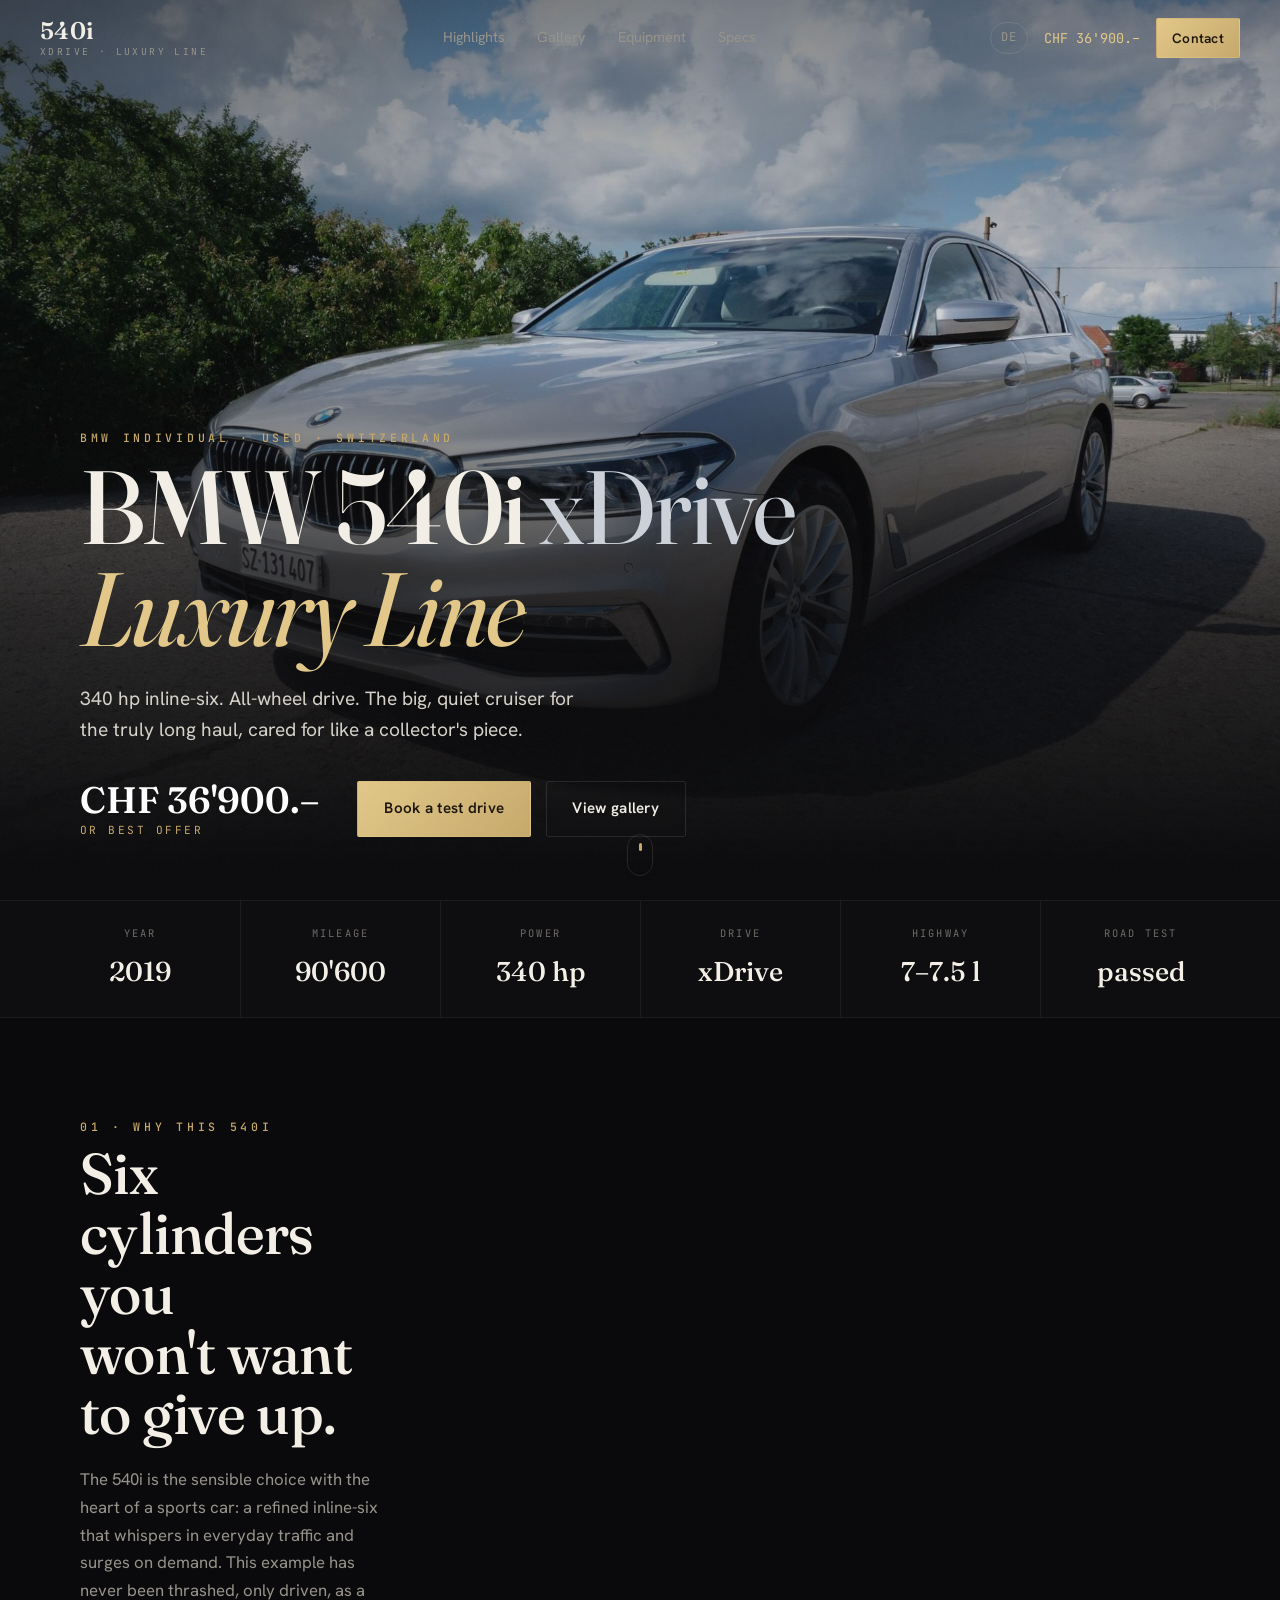
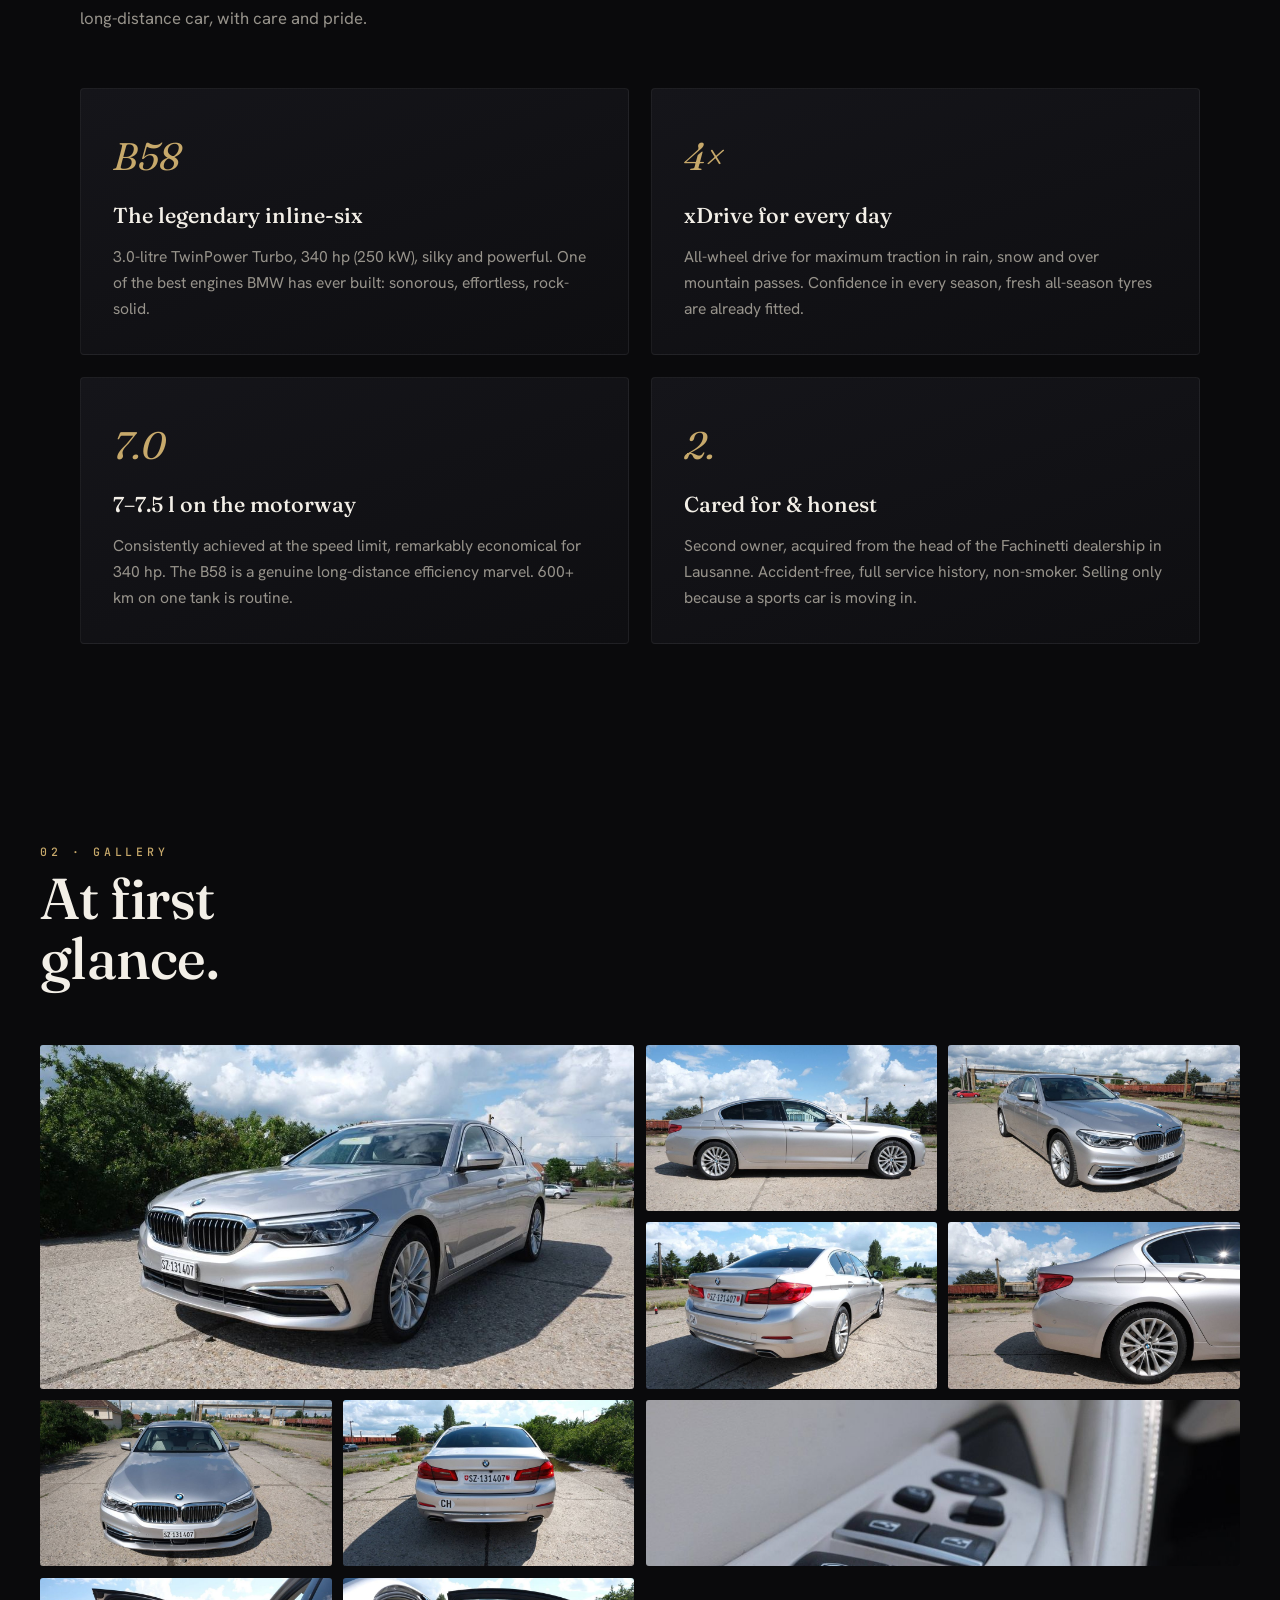
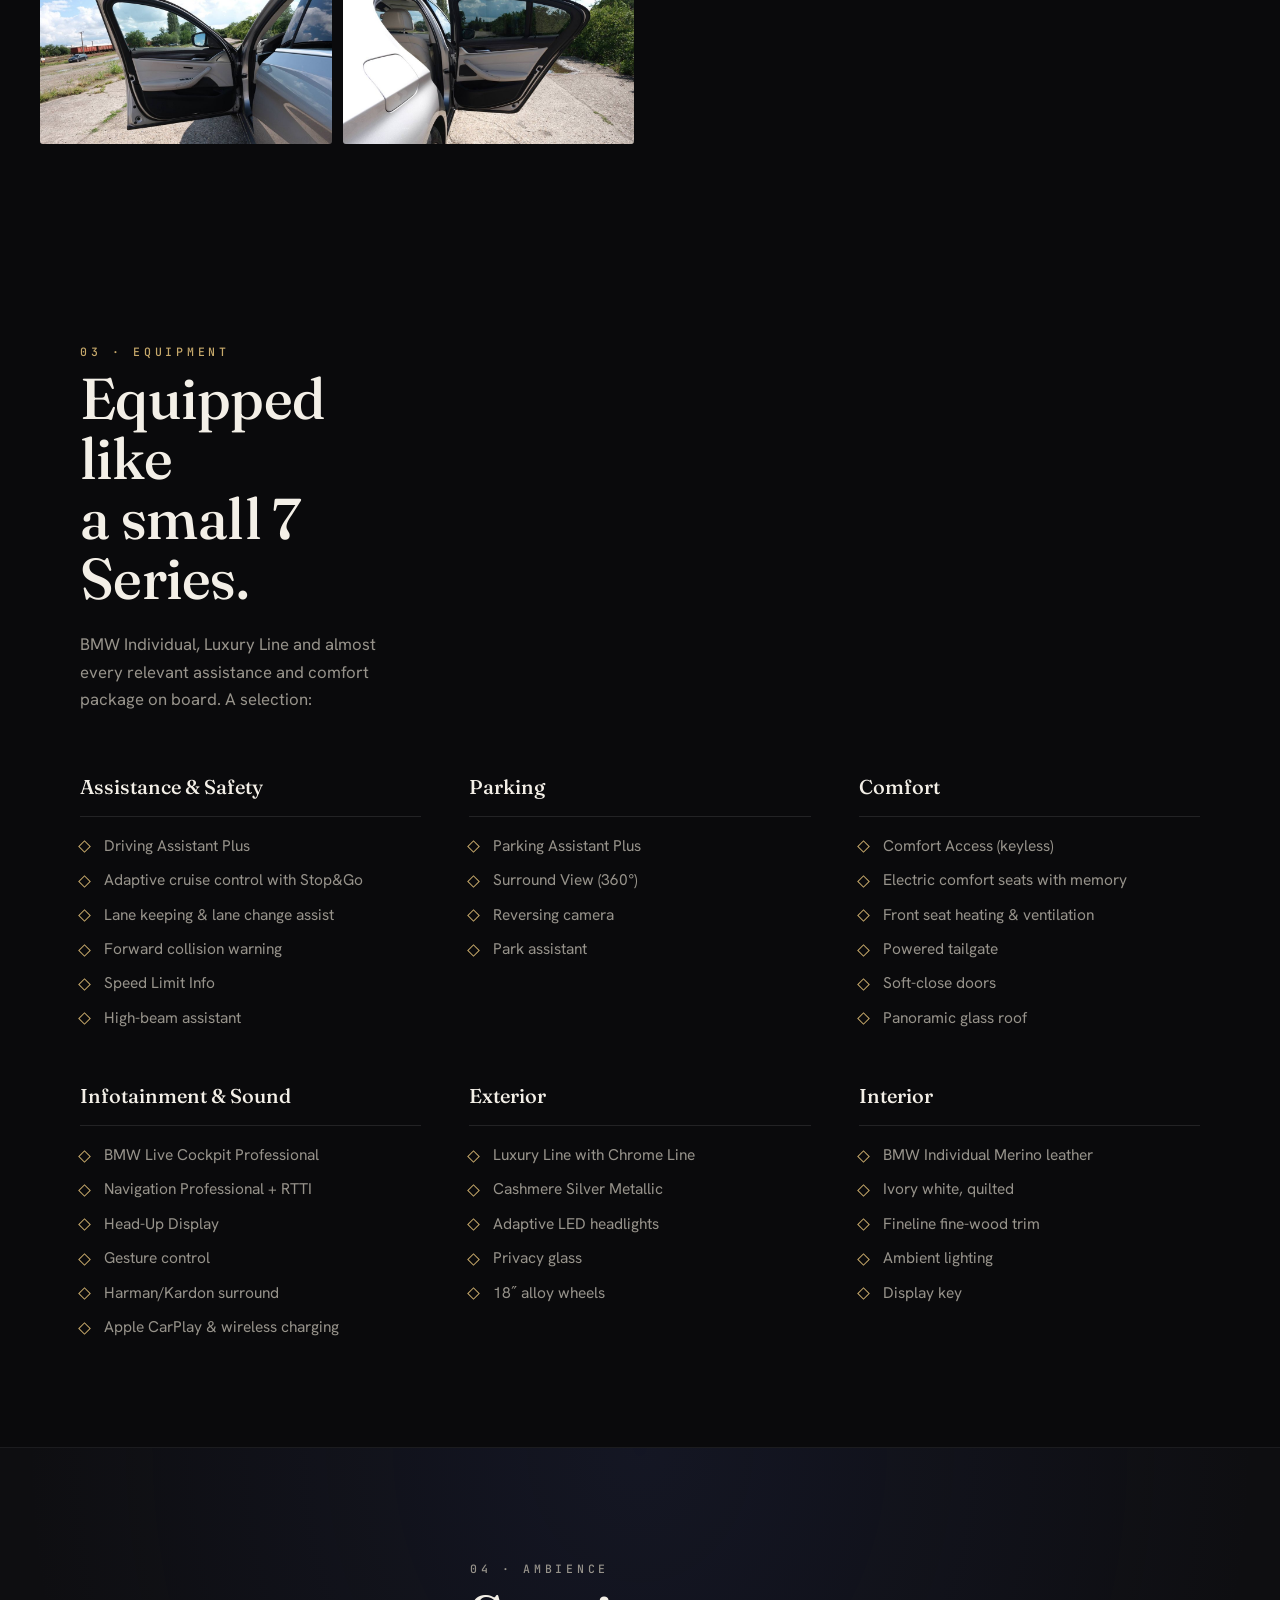
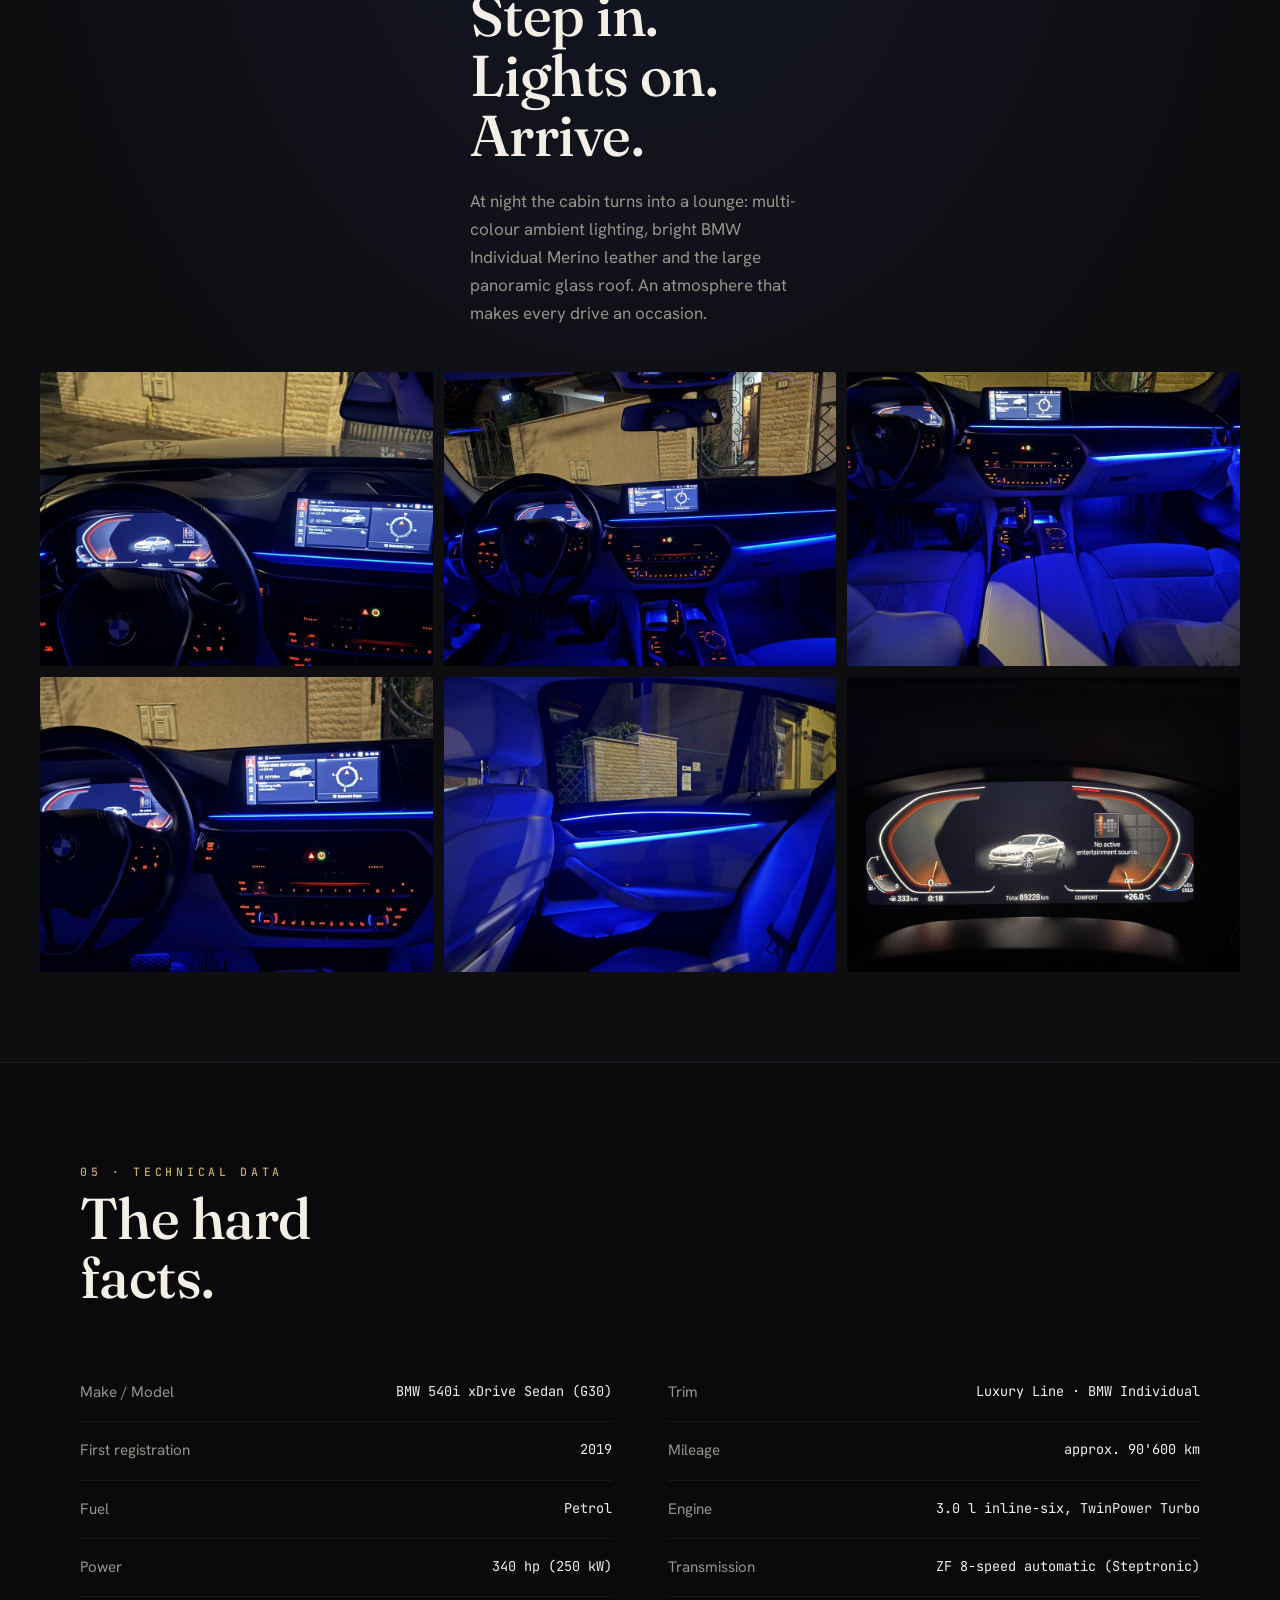
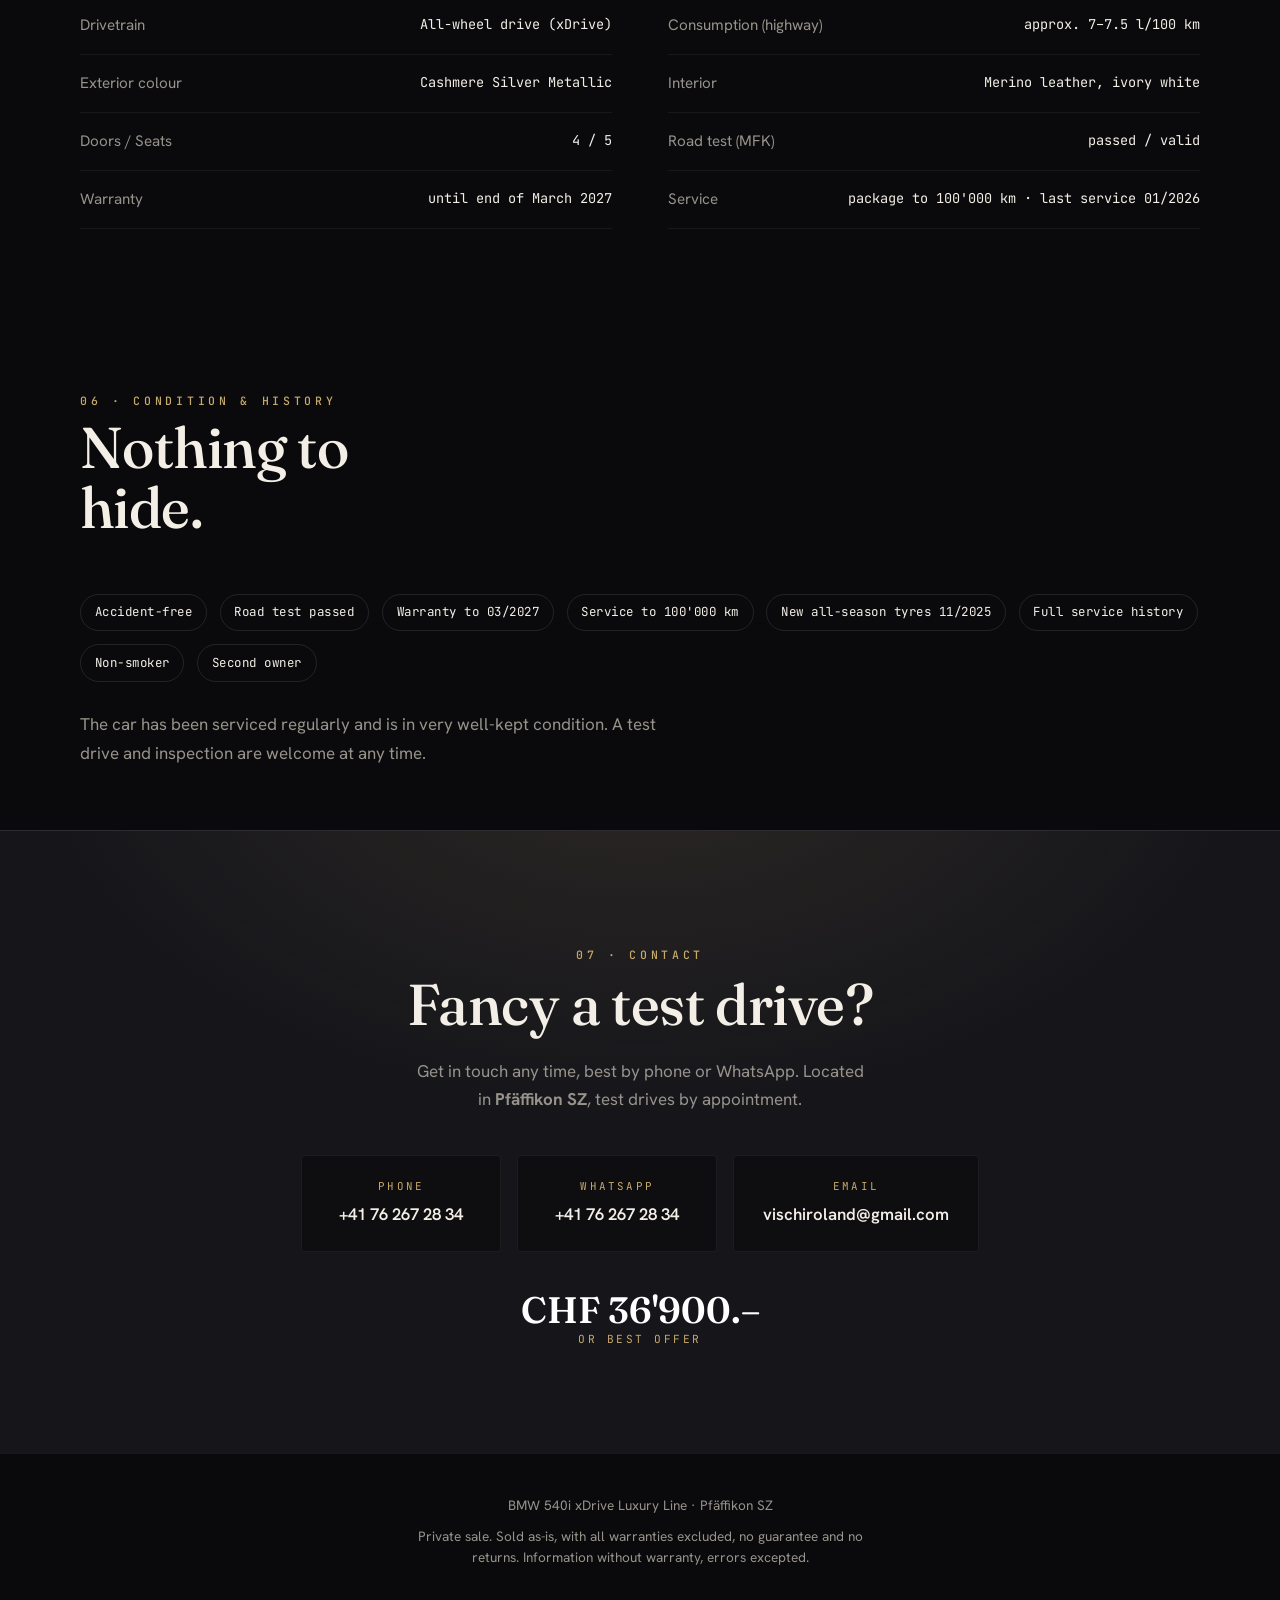
==== commit 94ec98f3: "Preis auf CHF 36'900.– anheben Aktualisiert in Landingpage (DE + EN), Inserat, README und Marktvergl" ====
--- a/site/en.html
+++ b/site/en.html
@@ -4,9 +4,9 @@
 <meta charset="utf-8">
 <meta name="viewport" content="width=device-width, initial-scale=1">
 <title>BMW 540i xDrive Luxury Line · Used Car, Pfäffikon SZ</title>
-<meta name="description" content="BMW 540i xDrive Luxury Line, 2019, approx. 90'600 km, 340 hp inline-six. BMW Individual, panoramic roof, accident-free, road-test passed. CHF 34'900.– (o.b.o.). Located in Pfäffikon SZ, Switzerland.">
+<meta name="description" content="BMW 540i xDrive Luxury Line, 2019, approx. 90'600 km, 340 hp inline-six. BMW Individual, panoramic roof, accident-free, road-test passed. CHF 36'900.– (o.b.o.). Located in Pfäffikon SZ, Switzerland.">
 <meta property="og:title" content="BMW 540i xDrive Luxury Line · For Sale">
-<meta property="og:description" content="340 hp inline-six, xDrive, BMW Individual. 2019, approx. 90'600 km. CHF 34'900.– (o.b.o.).">
+<meta property="og:description" content="340 hp inline-six, xDrive, BMW Individual. 2019, approx. 90'600 km. CHF 36'900.– (o.b.o.).">
 <meta property="og:image" content="assets/hero-front-left.jpg">
 <meta property="og:type" content="website">
 <link rel="preconnect" href="https://fonts.googleapis.com">
@@ -30,7 +30,7 @@
   </nav>
   <div class="nav__cta">
     <a href="index.html" class="nav__lang" aria-label="Deutsche Version">DE</a>
-    <span class="nav__price">CHF 34'900.–</span>
+    <span class="nav__price">CHF 36'900.–</span>
     <a href="#kontakt" class="btn btn--gold btn--sm">Contact</a>
   </div>
 </header>
@@ -53,7 +53,7 @@
     </p>
     <div class="hero__row reveal" style="--d:.5s">
       <div class="pricetag">
-        <span class="pricetag__num">CHF 34'900.–</span>
+        <span class="pricetag__num">CHF 36'900.–</span>
         <span class="pricetag__note">or best offer</span>
       </div>
       <div class="hero__actions">
@@ -314,7 +314,7 @@
       </a>
     </div>
     <div class="pricetag pricetag--center">
-      <span class="pricetag__num">CHF 34'900.–</span>
+      <span class="pricetag__num">CHF 36'900.–</span>
       <span class="pricetag__note">or best offer</span>
     </div>
   </div>
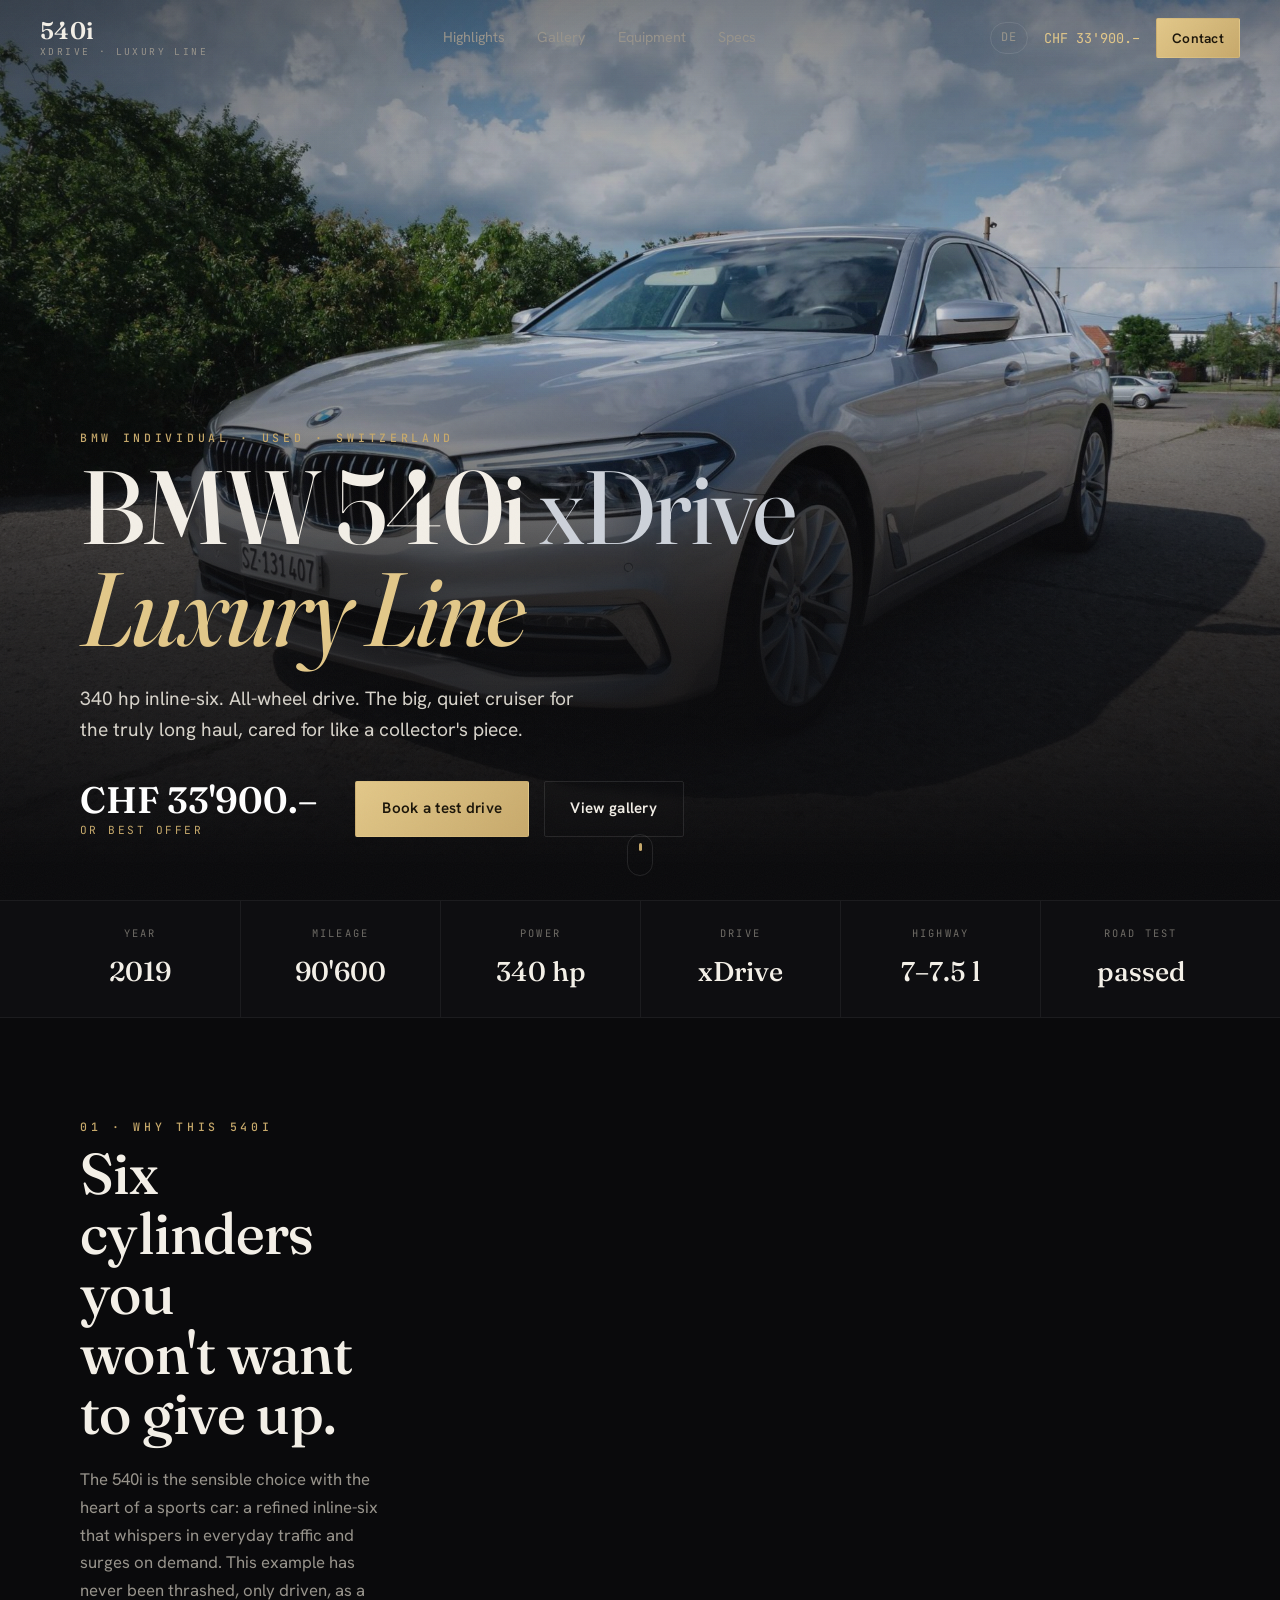
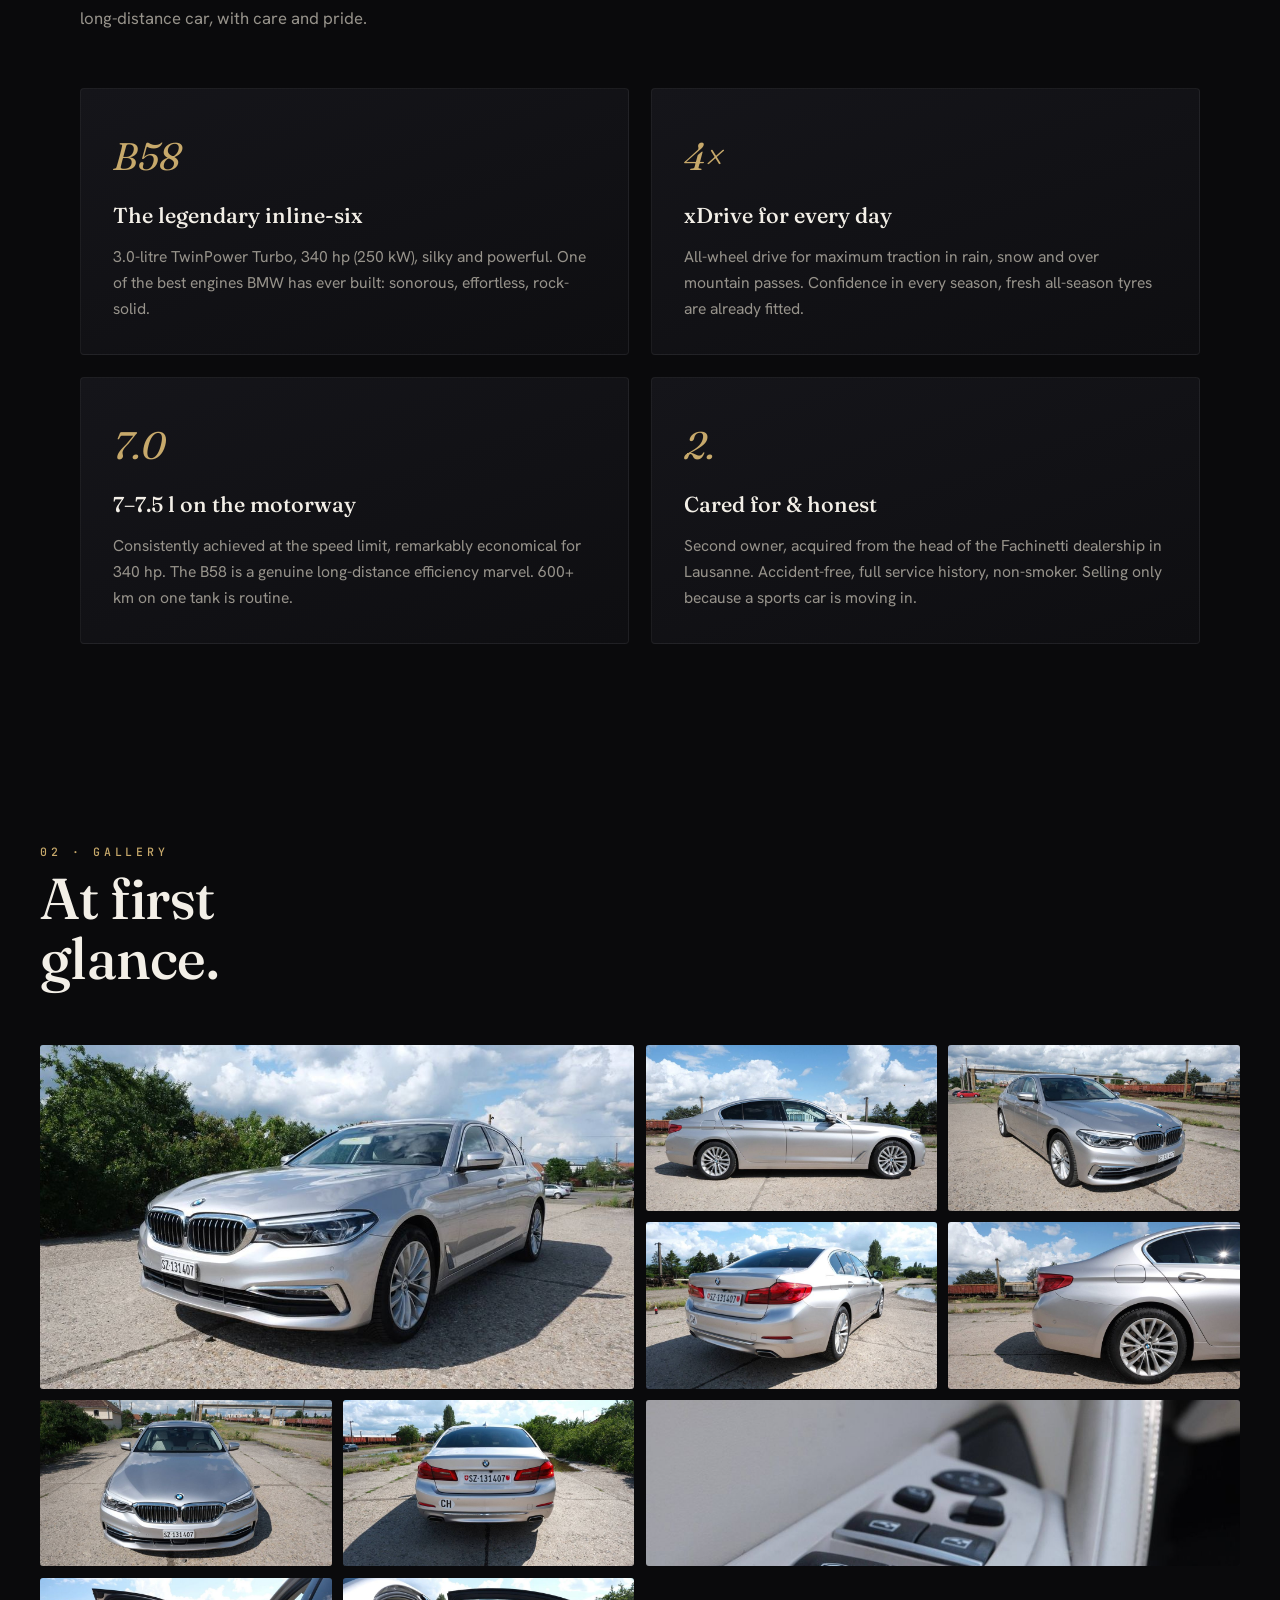
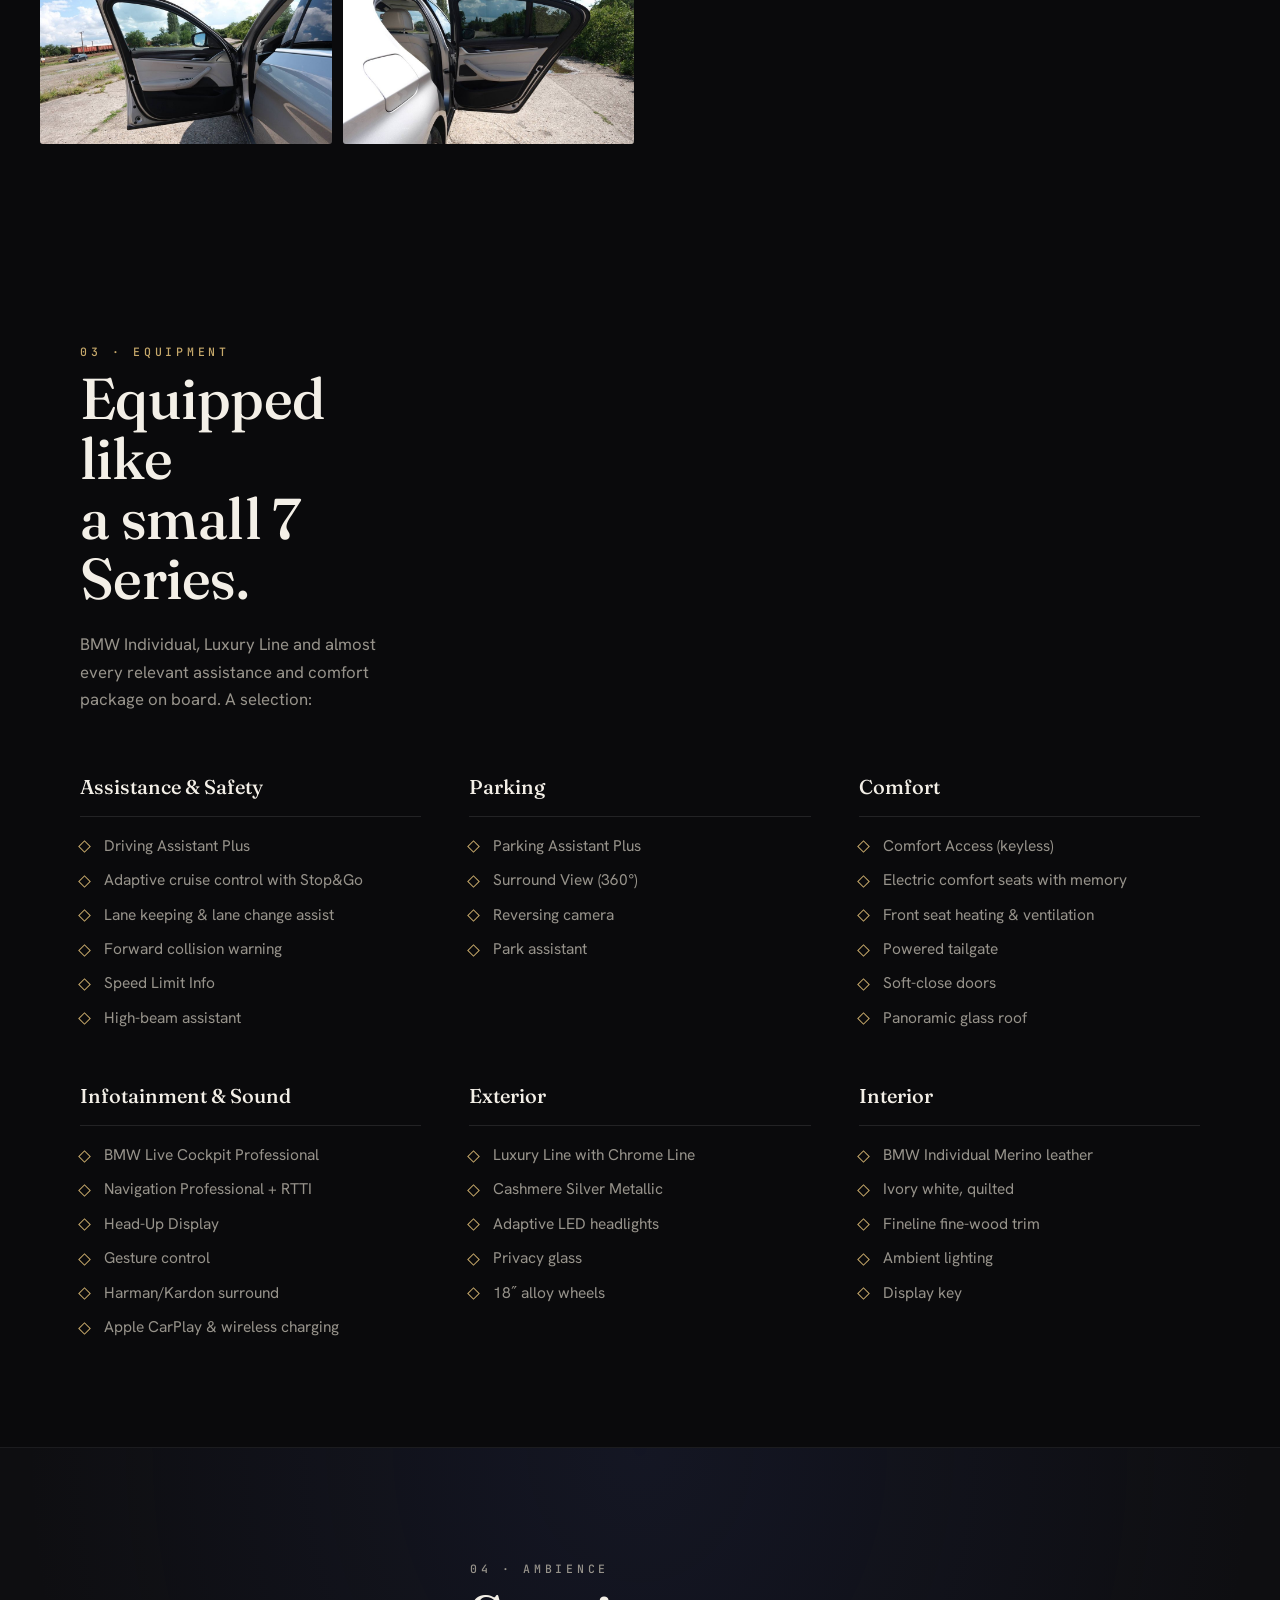
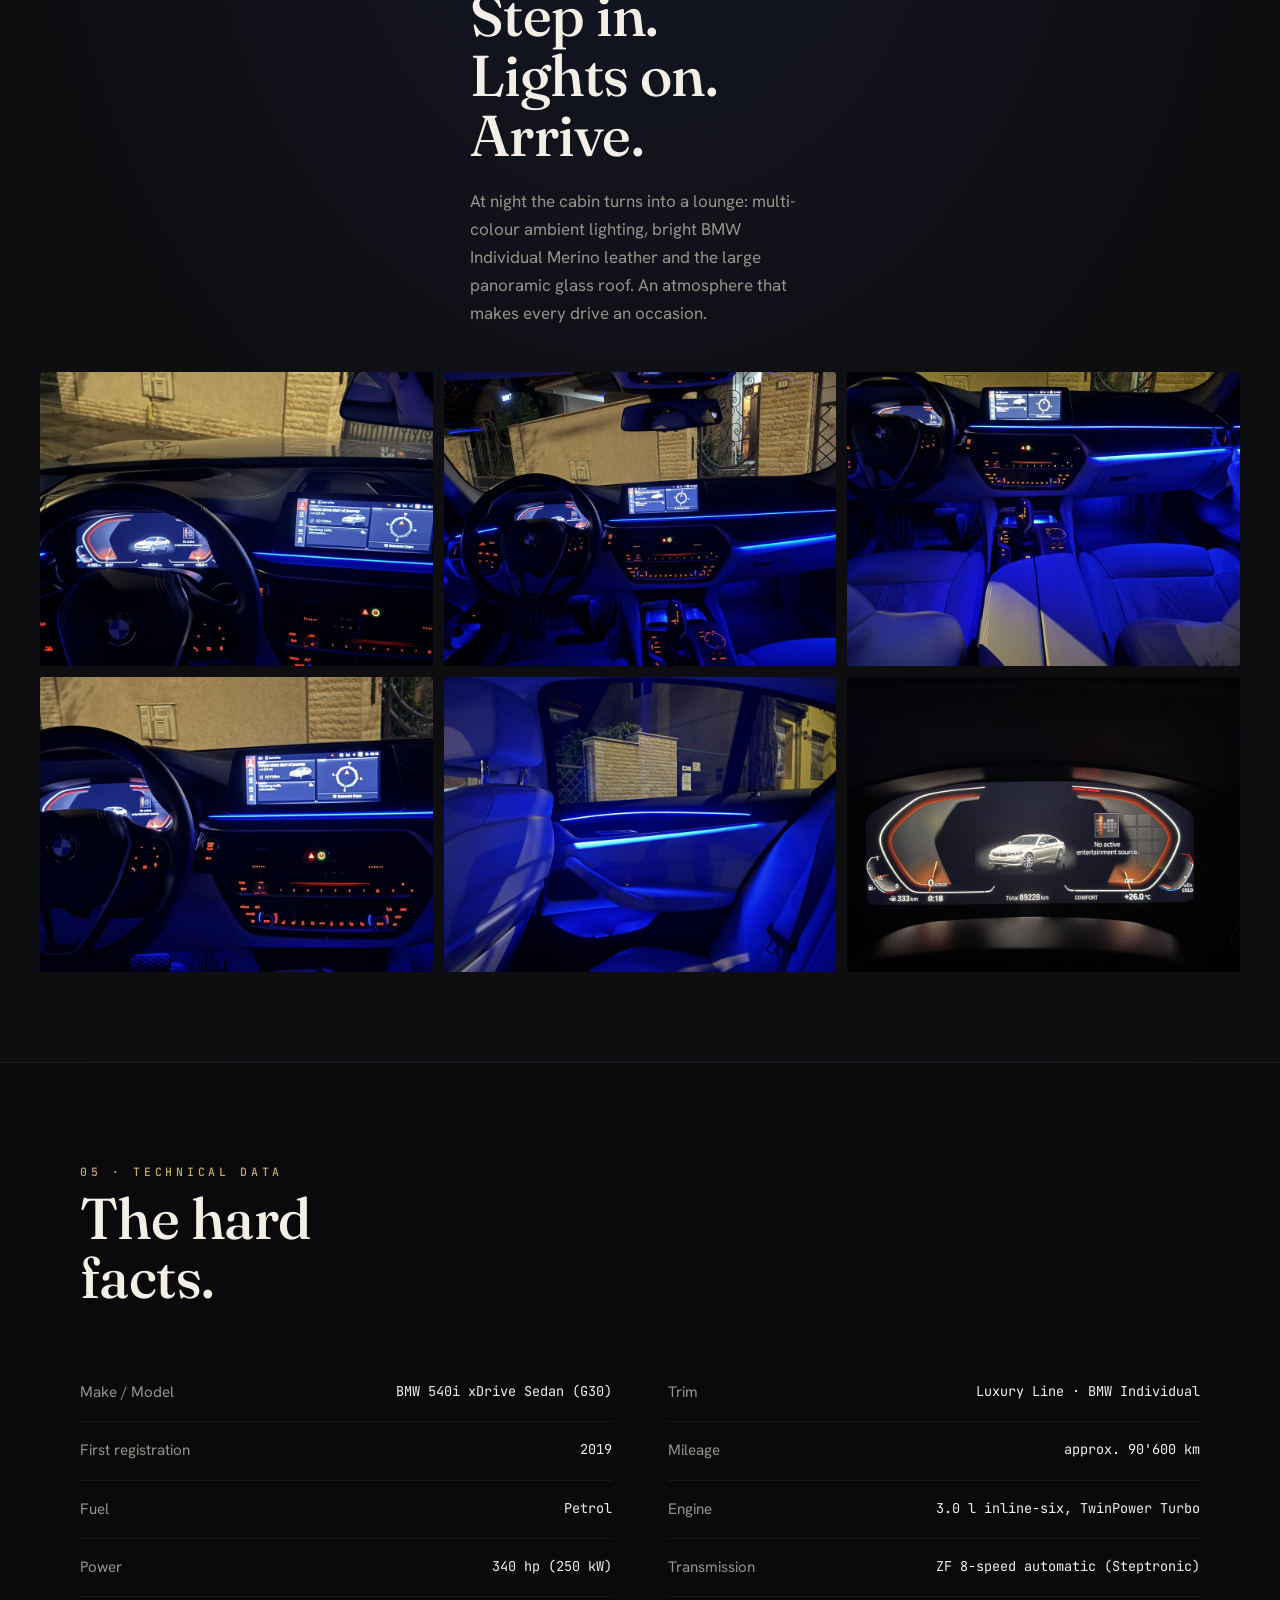
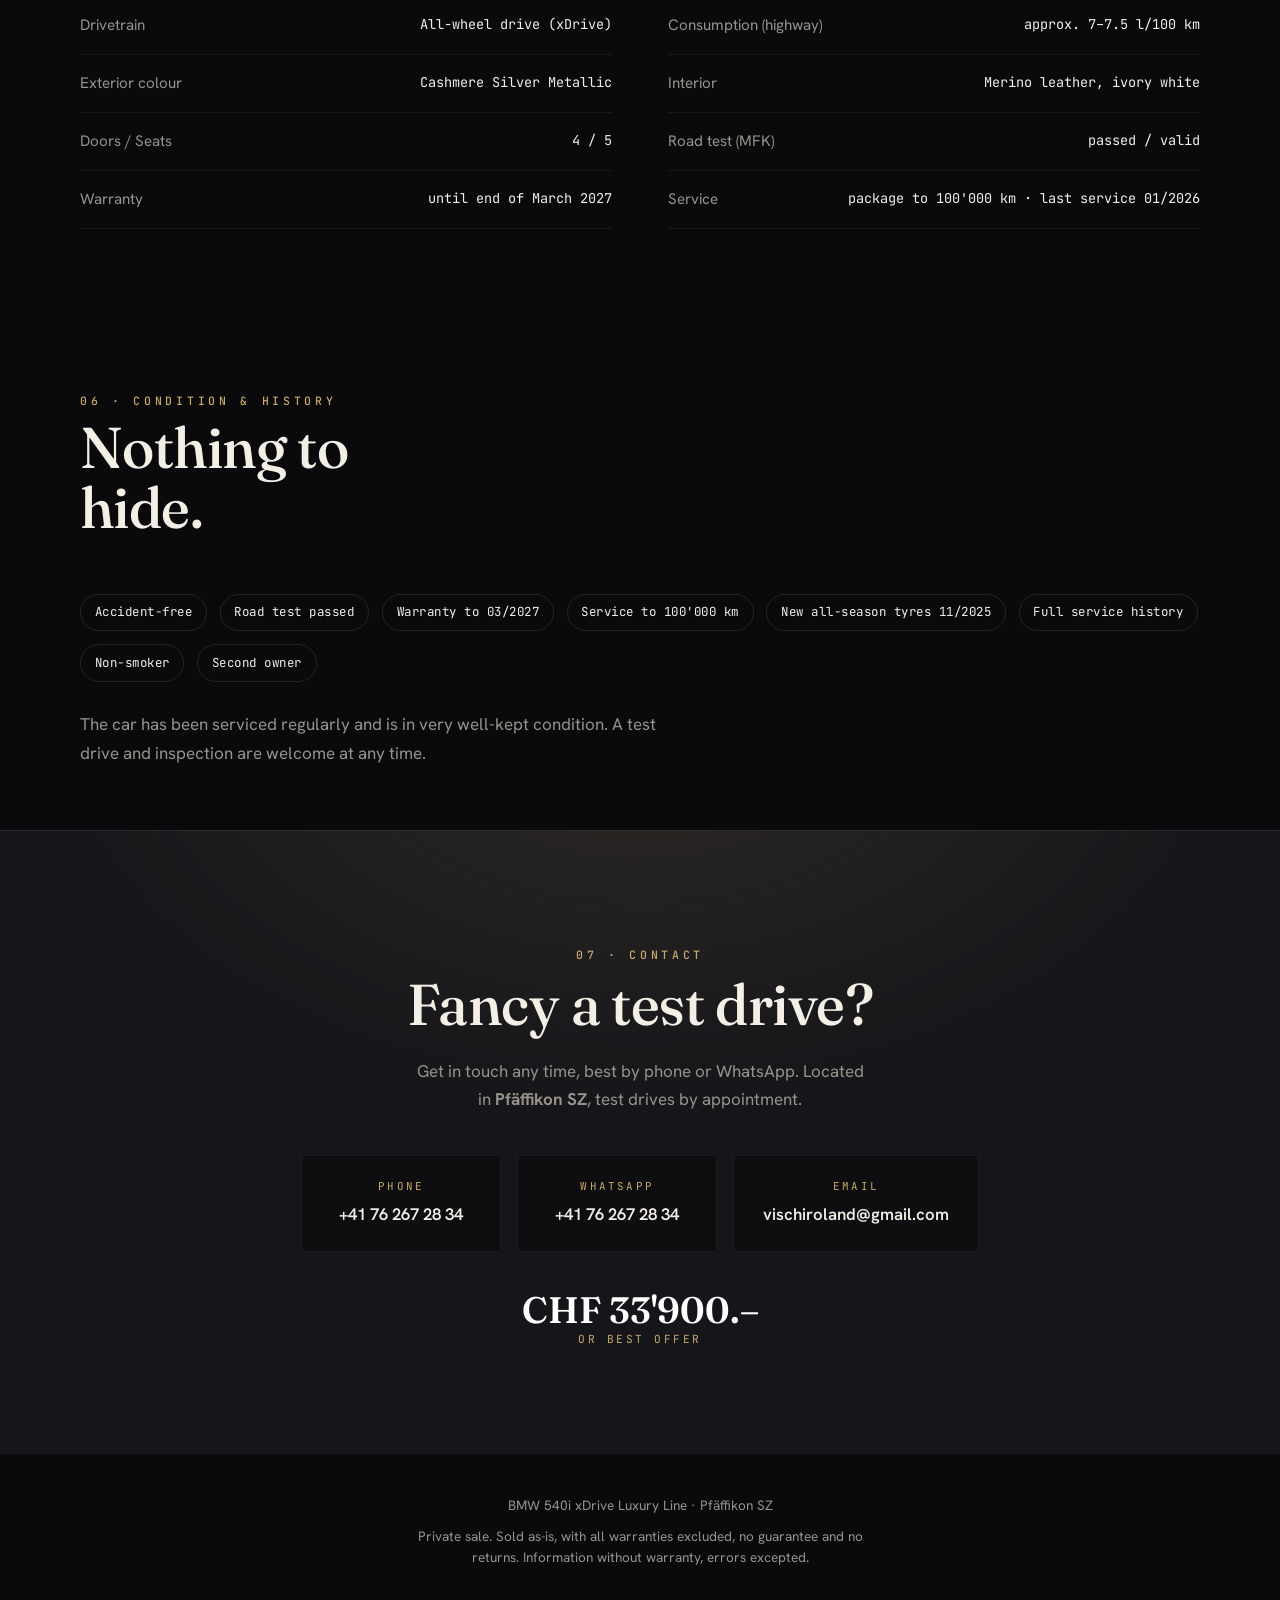
==== commit 77b2d98b: "Preis auf CHF 33'900.– anpassen Aktualisiert in Landingpage (DE + EN), Inserat, README und Marktverg" ====
--- a/site/en.html
+++ b/site/en.html
@@ -4,9 +4,9 @@
 <meta charset="utf-8">
 <meta name="viewport" content="width=device-width, initial-scale=1">
 <title>BMW 540i xDrive Luxury Line · Used Car, Pfäffikon SZ</title>
-<meta name="description" content="BMW 540i xDrive Luxury Line, 2019, approx. 90'600 km, 340 hp inline-six. BMW Individual, panoramic roof, accident-free, road-test passed. CHF 36'900.– (o.b.o.). Located in Pfäffikon SZ, Switzerland.">
+<meta name="description" content="BMW 540i xDrive Luxury Line, 2019, approx. 90'600 km, 340 hp inline-six. BMW Individual, panoramic roof, accident-free, road-test passed. CHF 33'900.– (o.b.o.). Located in Pfäffikon SZ, Switzerland.">
 <meta property="og:title" content="BMW 540i xDrive Luxury Line · For Sale">
-<meta property="og:description" content="340 hp inline-six, xDrive, BMW Individual. 2019, approx. 90'600 km. CHF 36'900.– (o.b.o.).">
+<meta property="og:description" content="340 hp inline-six, xDrive, BMW Individual. 2019, approx. 90'600 km. CHF 33'900.– (o.b.o.).">
 <meta property="og:image" content="assets/hero-front-left.jpg">
 <meta property="og:type" content="website">
 <link rel="preconnect" href="https://fonts.googleapis.com">
@@ -30,7 +30,7 @@
   </nav>
   <div class="nav__cta">
     <a href="index.html" class="nav__lang" aria-label="Deutsche Version">DE</a>
-    <span class="nav__price">CHF 36'900.–</span>
+    <span class="nav__price">CHF 33'900.–</span>
     <a href="#kontakt" class="btn btn--gold btn--sm">Contact</a>
   </div>
 </header>
@@ -53,7 +53,7 @@
     </p>
     <div class="hero__row reveal" style="--d:.5s">
       <div class="pricetag">
-        <span class="pricetag__num">CHF 36'900.–</span>
+        <span class="pricetag__num">CHF 33'900.–</span>
         <span class="pricetag__note">or best offer</span>
       </div>
       <div class="hero__actions">
@@ -314,7 +314,7 @@
       </a>
     </div>
     <div class="pricetag pricetag--center">
-      <span class="pricetag__num">CHF 36'900.–</span>
+      <span class="pricetag__num">CHF 33'900.–</span>
       <span class="pricetag__note">or best offer</span>
     </div>
   </div>
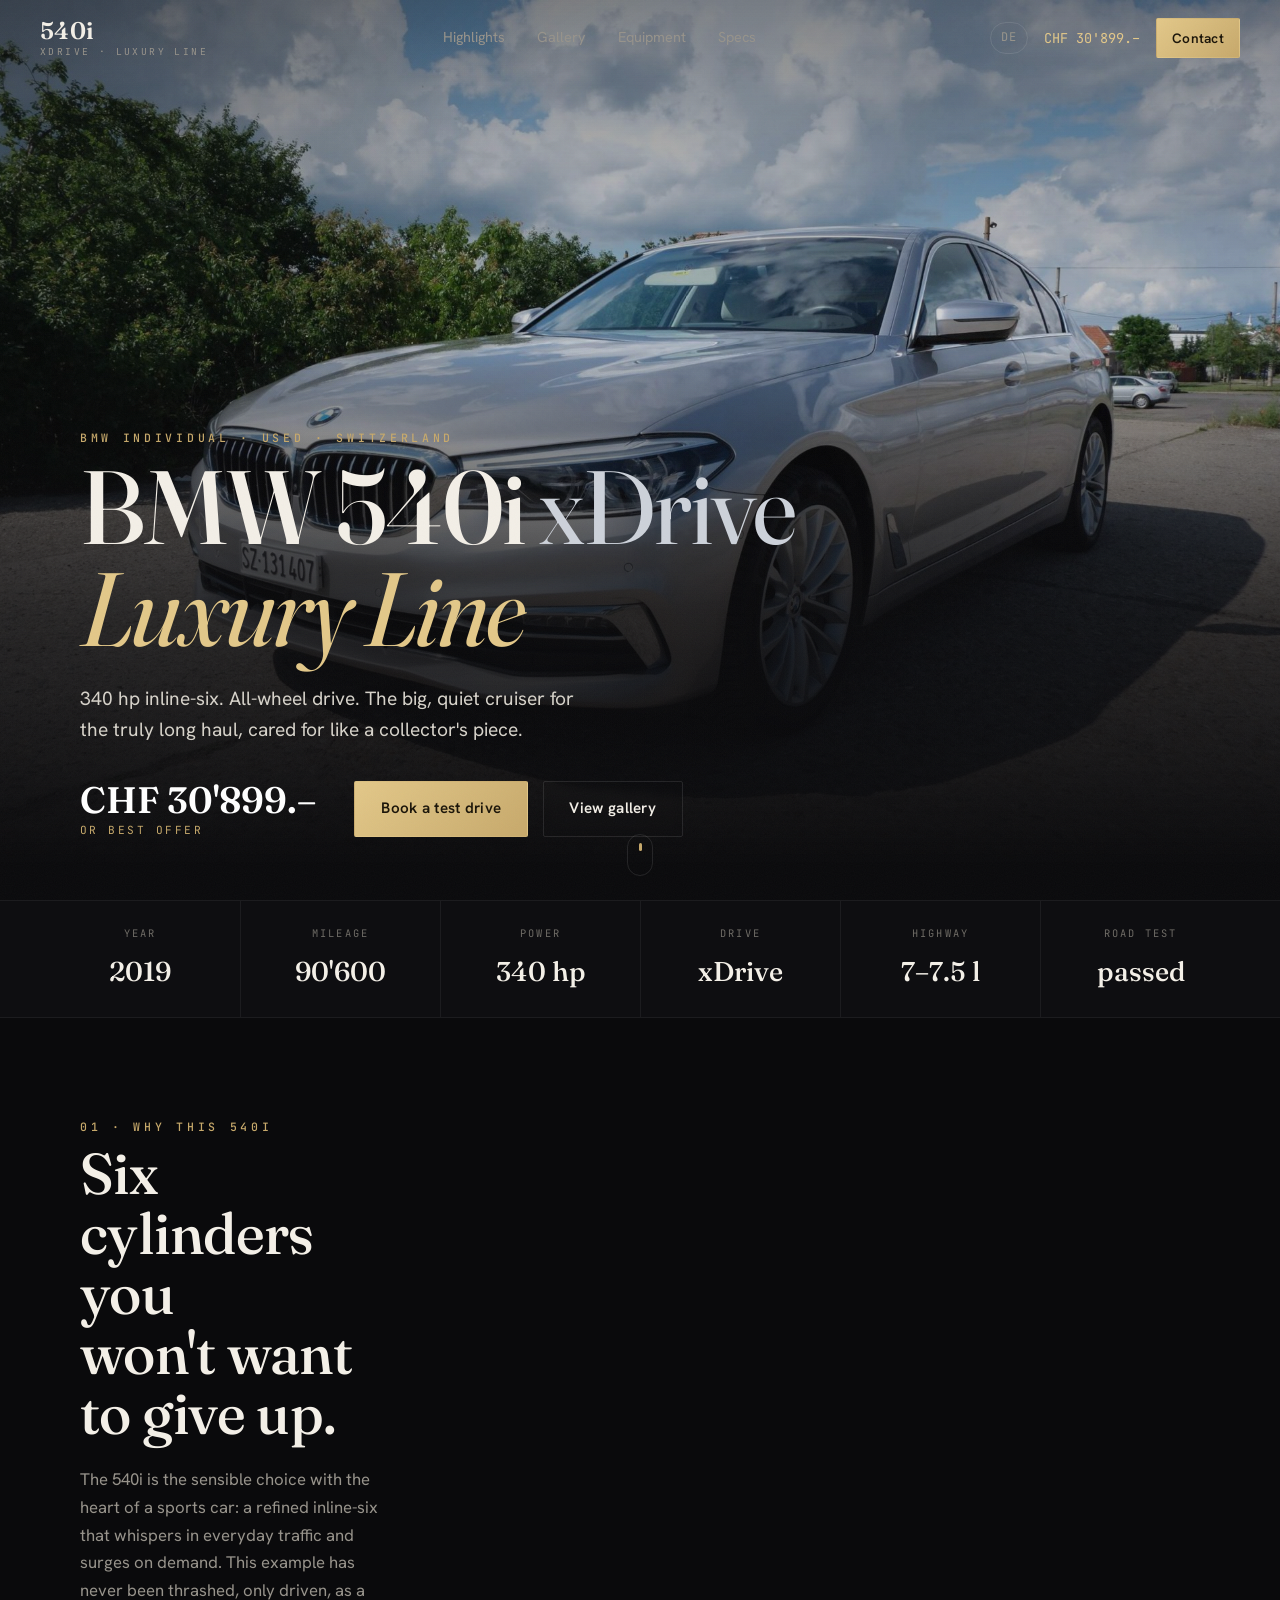
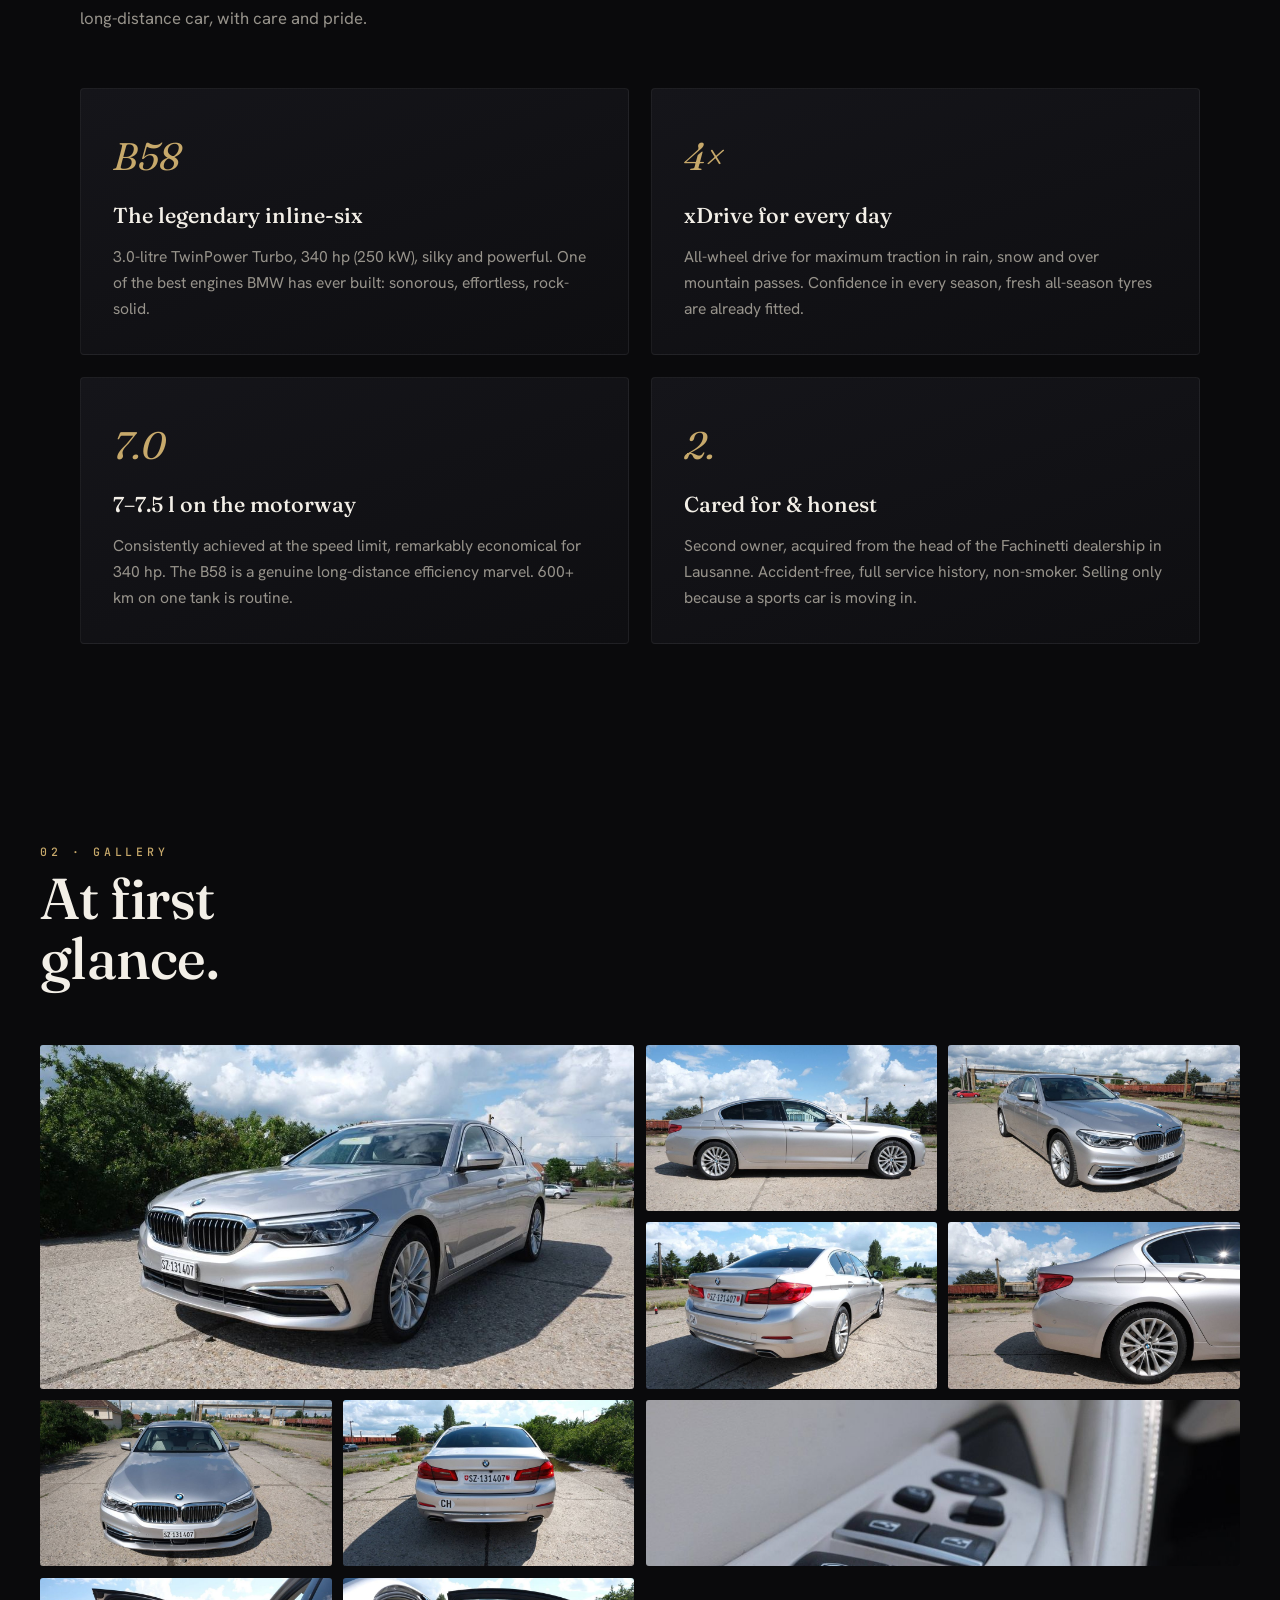
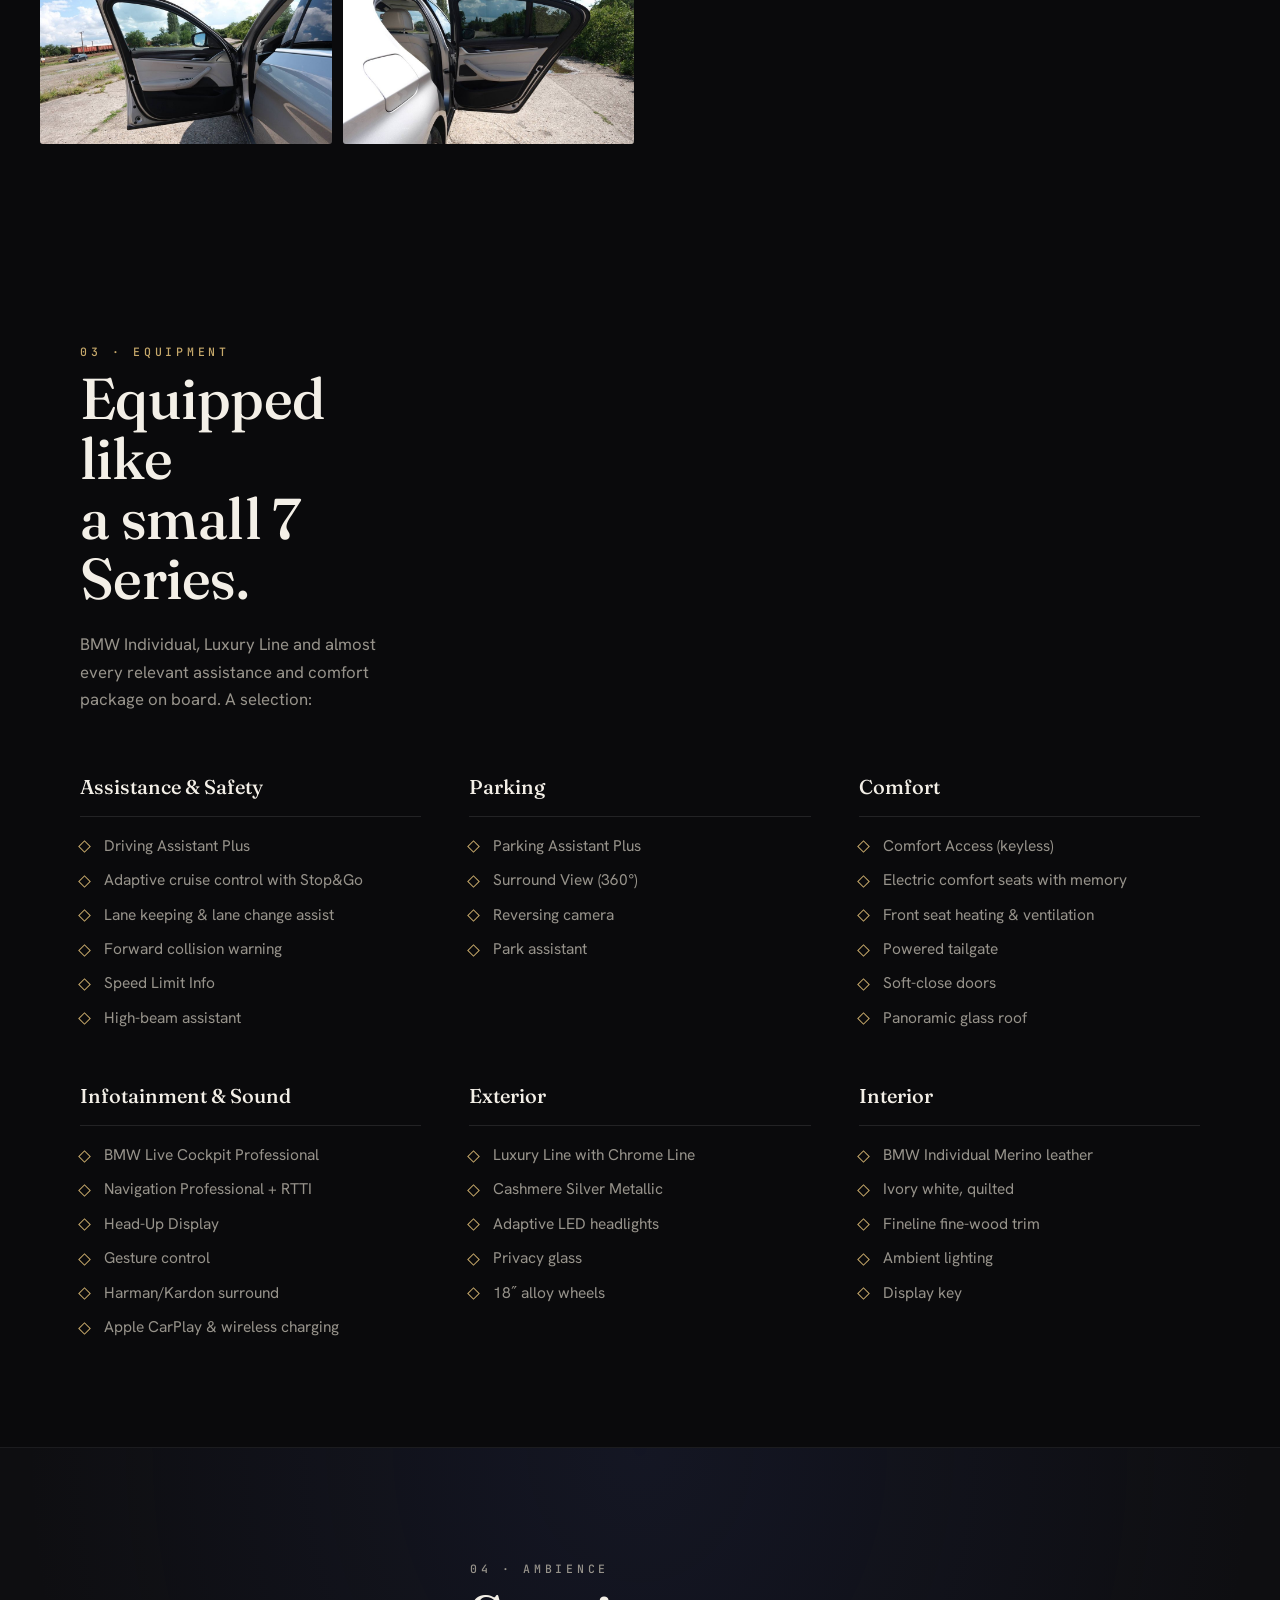
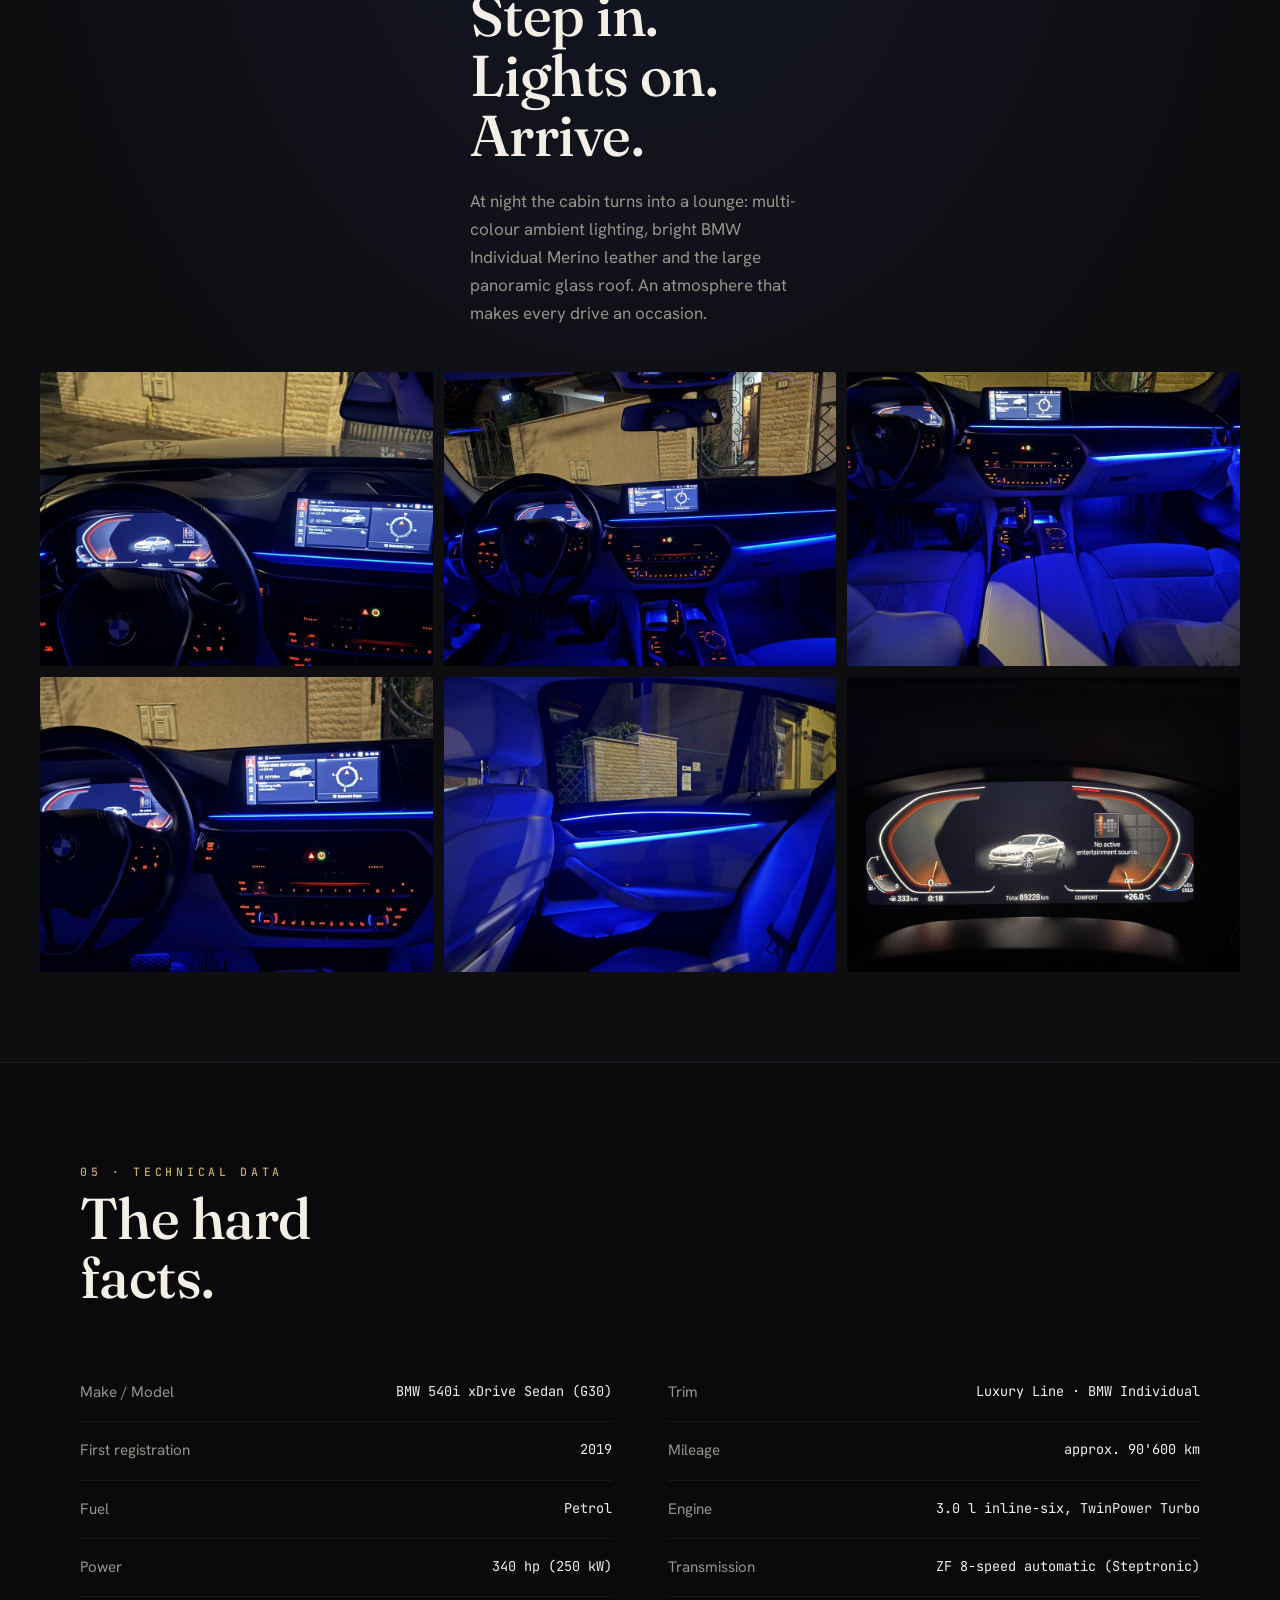
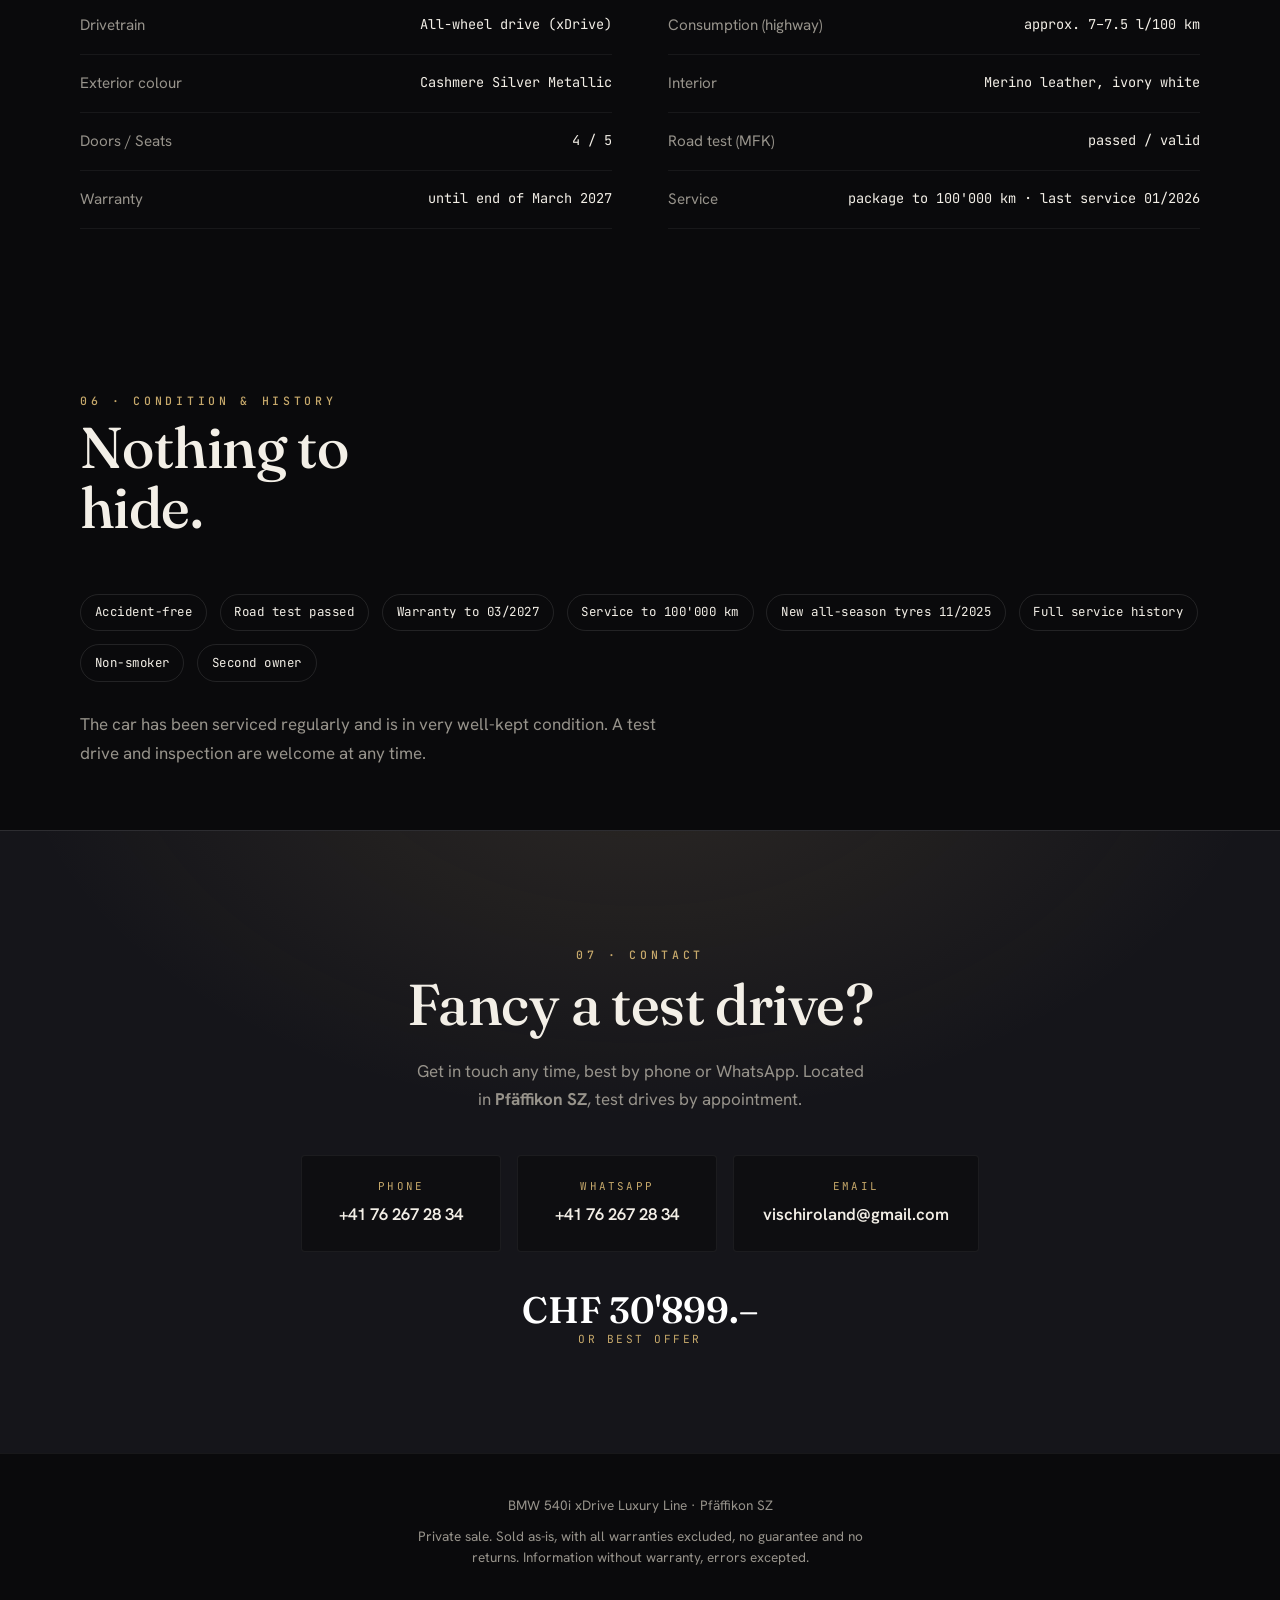
==== commit 38d3f858: "Preis auf CHF 30'899.– anpassen Co-Authored-By: Claude Opus 4.8 <noreply@anthropic.com>" ====
--- a/site/en.html
+++ b/site/en.html
@@ -4,9 +4,9 @@
 <meta charset="utf-8">
 <meta name="viewport" content="width=device-width, initial-scale=1">
 <title>BMW 540i xDrive Luxury Line · Used Car, Pfäffikon SZ</title>
-<meta name="description" content="BMW 540i xDrive Luxury Line, 2019, approx. 90'600 km, 340 hp inline-six. BMW Individual, panoramic roof, accident-free, road-test passed. CHF 33'900.– (o.b.o.). Located in Pfäffikon SZ, Switzerland.">
+<meta name="description" content="BMW 540i xDrive Luxury Line, 2019, approx. 90'600 km, 340 hp inline-six. BMW Individual, panoramic roof, accident-free, road-test passed. CHF 30'899.– (o.b.o.). Located in Pfäffikon SZ, Switzerland.">
 <meta property="og:title" content="BMW 540i xDrive Luxury Line · For Sale">
-<meta property="og:description" content="340 hp inline-six, xDrive, BMW Individual. 2019, approx. 90'600 km. CHF 33'900.– (o.b.o.).">
+<meta property="og:description" content="340 hp inline-six, xDrive, BMW Individual. 2019, approx. 90'600 km. CHF 30'899.– (o.b.o.).">
 <meta property="og:image" content="assets/hero-front-left.jpg">
 <meta property="og:type" content="website">
 <link rel="preconnect" href="https://fonts.googleapis.com">
@@ -30,7 +30,7 @@
   </nav>
   <div class="nav__cta">
     <a href="index.html" class="nav__lang" aria-label="Deutsche Version">DE</a>
-    <span class="nav__price">CHF 33'900.–</span>
+    <span class="nav__price">CHF 30'899.–</span>
     <a href="#kontakt" class="btn btn--gold btn--sm">Contact</a>
   </div>
 </header>
@@ -53,7 +53,7 @@
     </p>
     <div class="hero__row reveal" style="--d:.5s">
       <div class="pricetag">
-        <span class="pricetag__num">CHF 33'900.–</span>
+        <span class="pricetag__num">CHF 30'899.–</span>
         <span class="pricetag__note">or best offer</span>
       </div>
       <div class="hero__actions">
@@ -314,7 +314,7 @@
       </a>
     </div>
     <div class="pricetag pricetag--center">
-      <span class="pricetag__num">CHF 33'900.–</span>
+      <span class="pricetag__num">CHF 30'899.–</span>
       <span class="pricetag__note">or best offer</span>
     </div>
   </div>
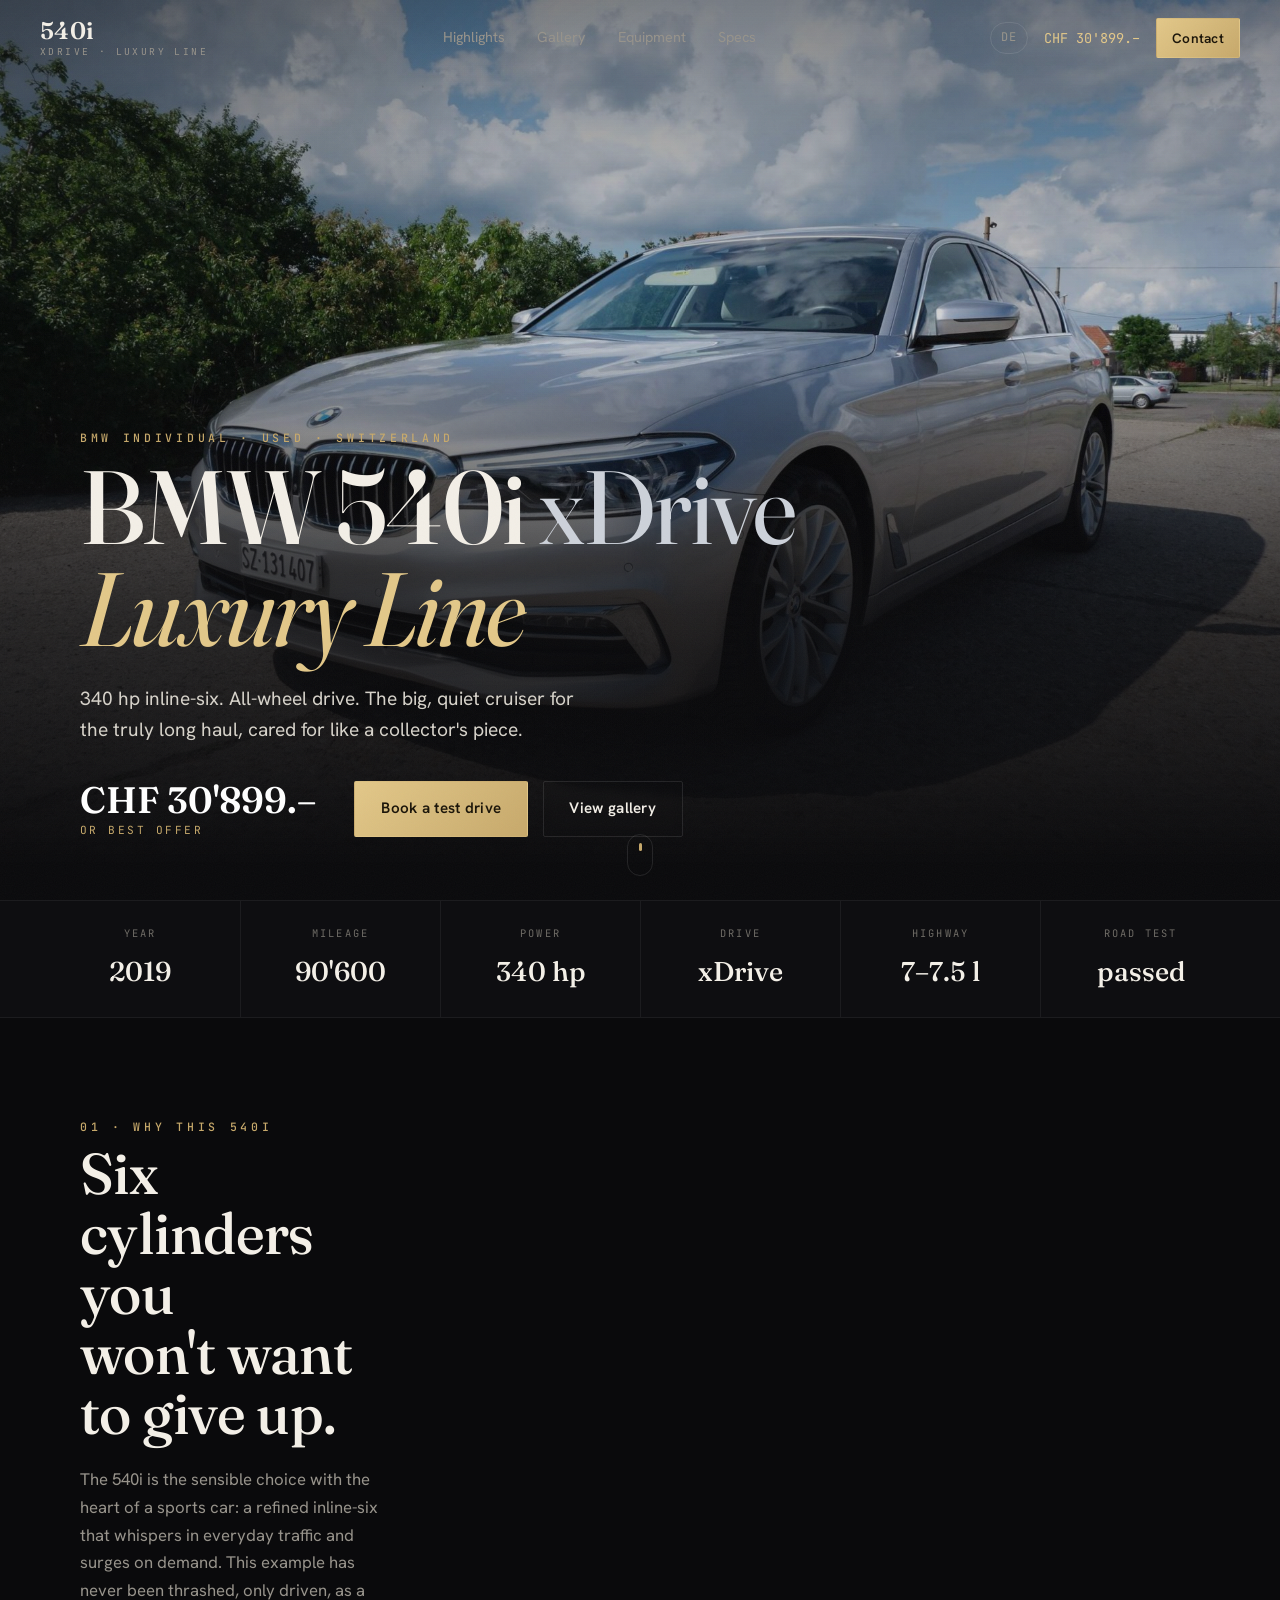
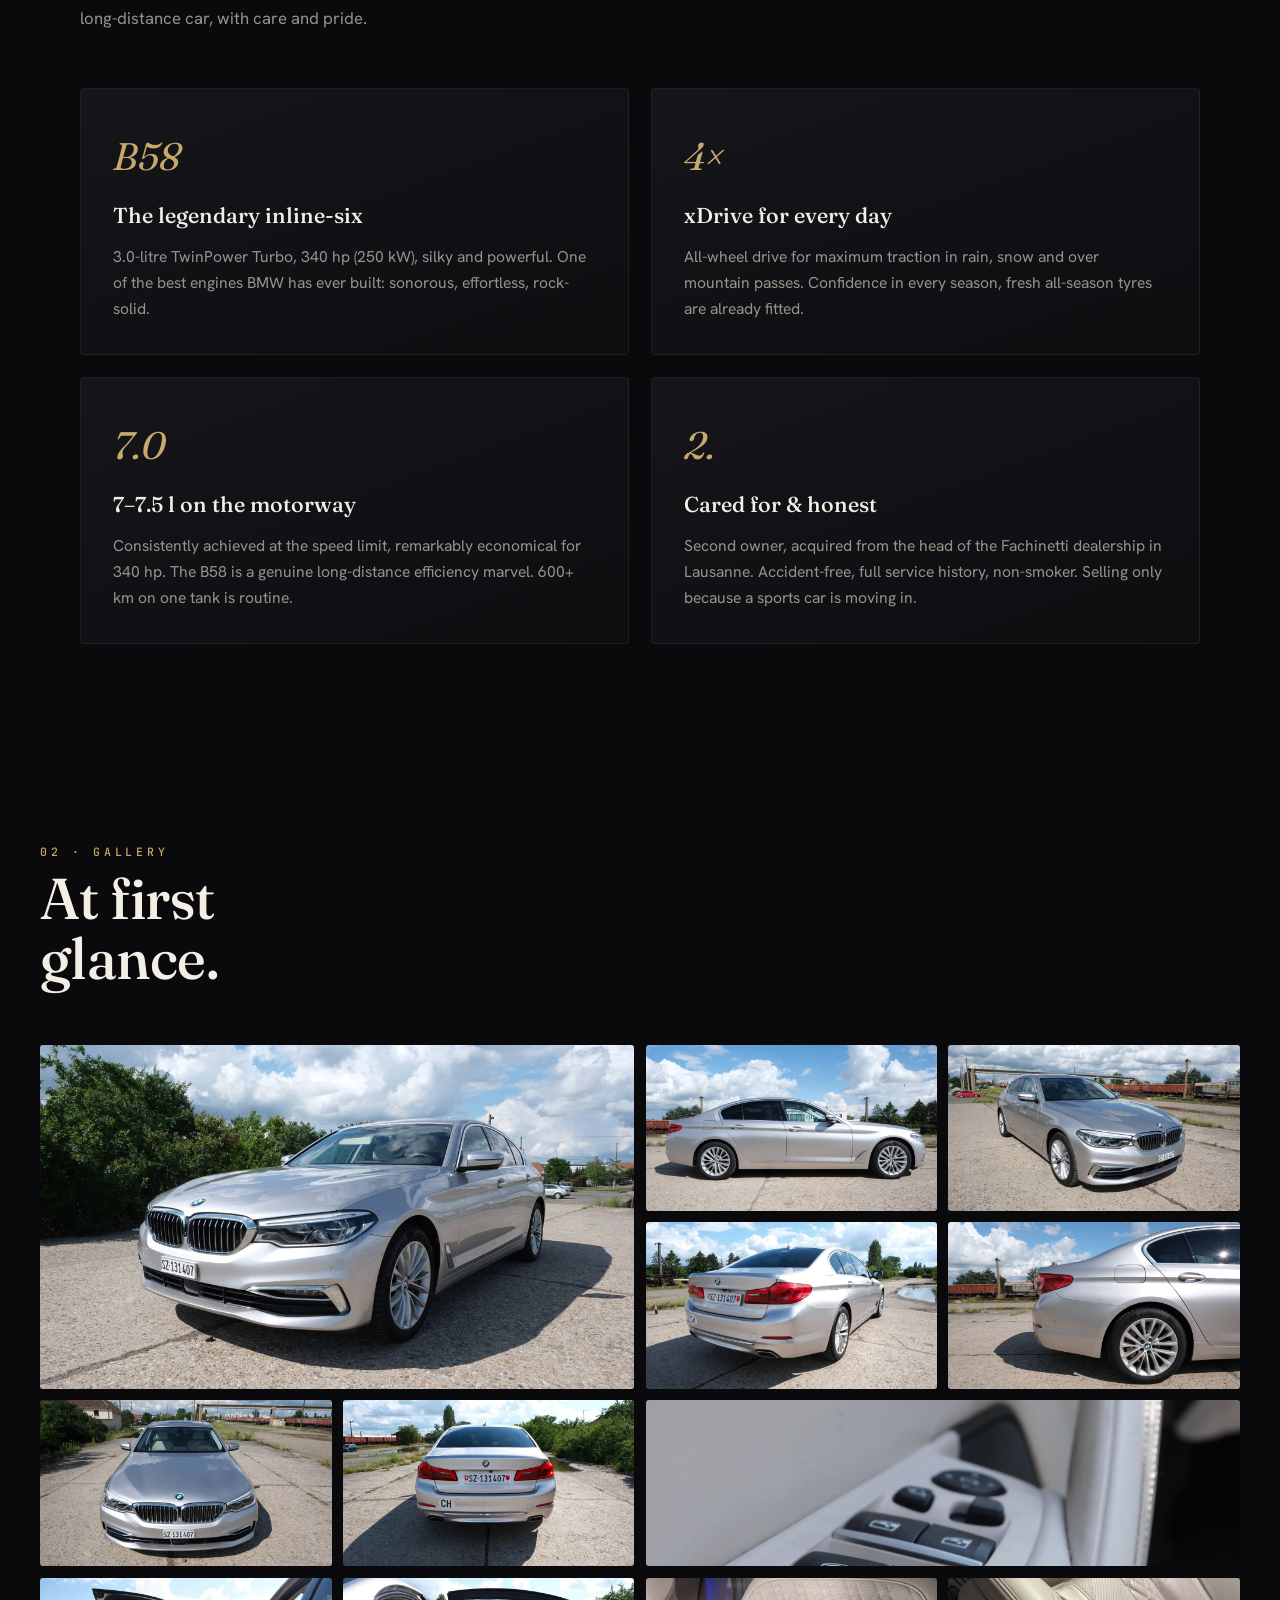
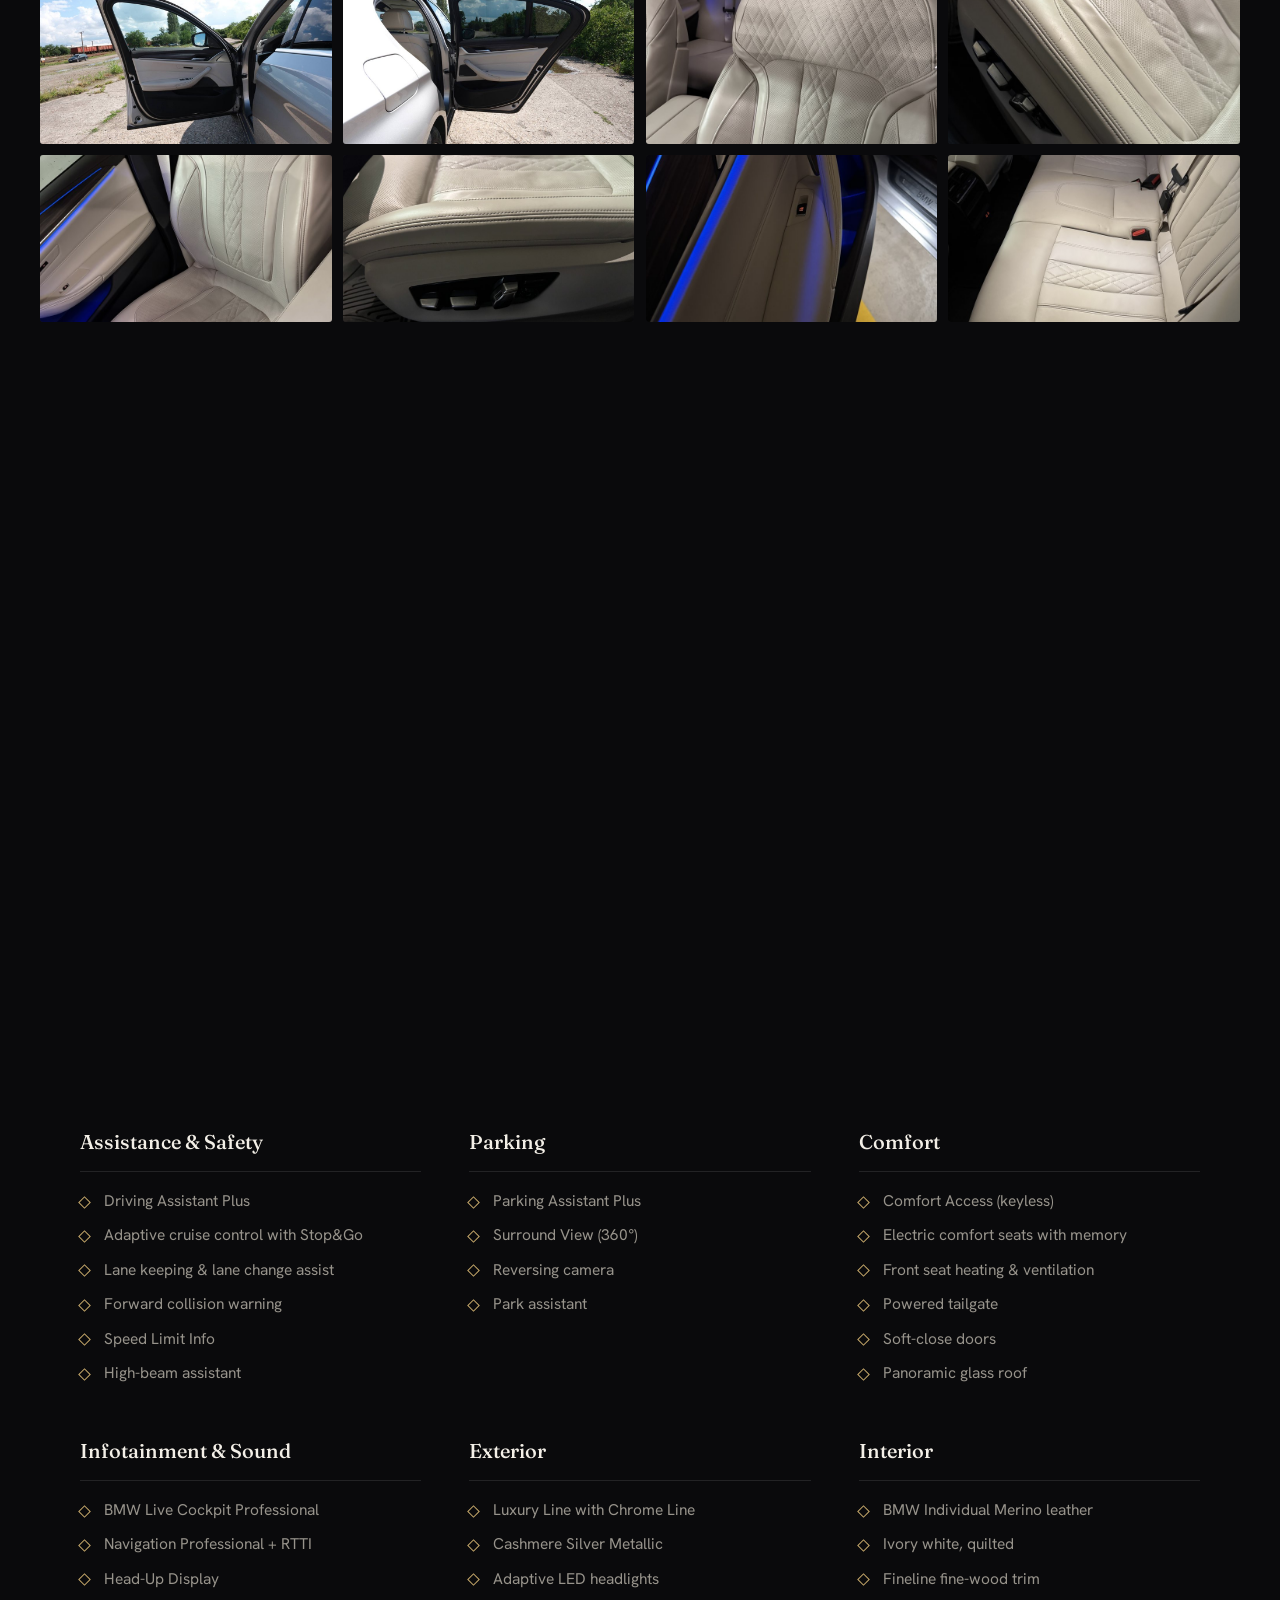
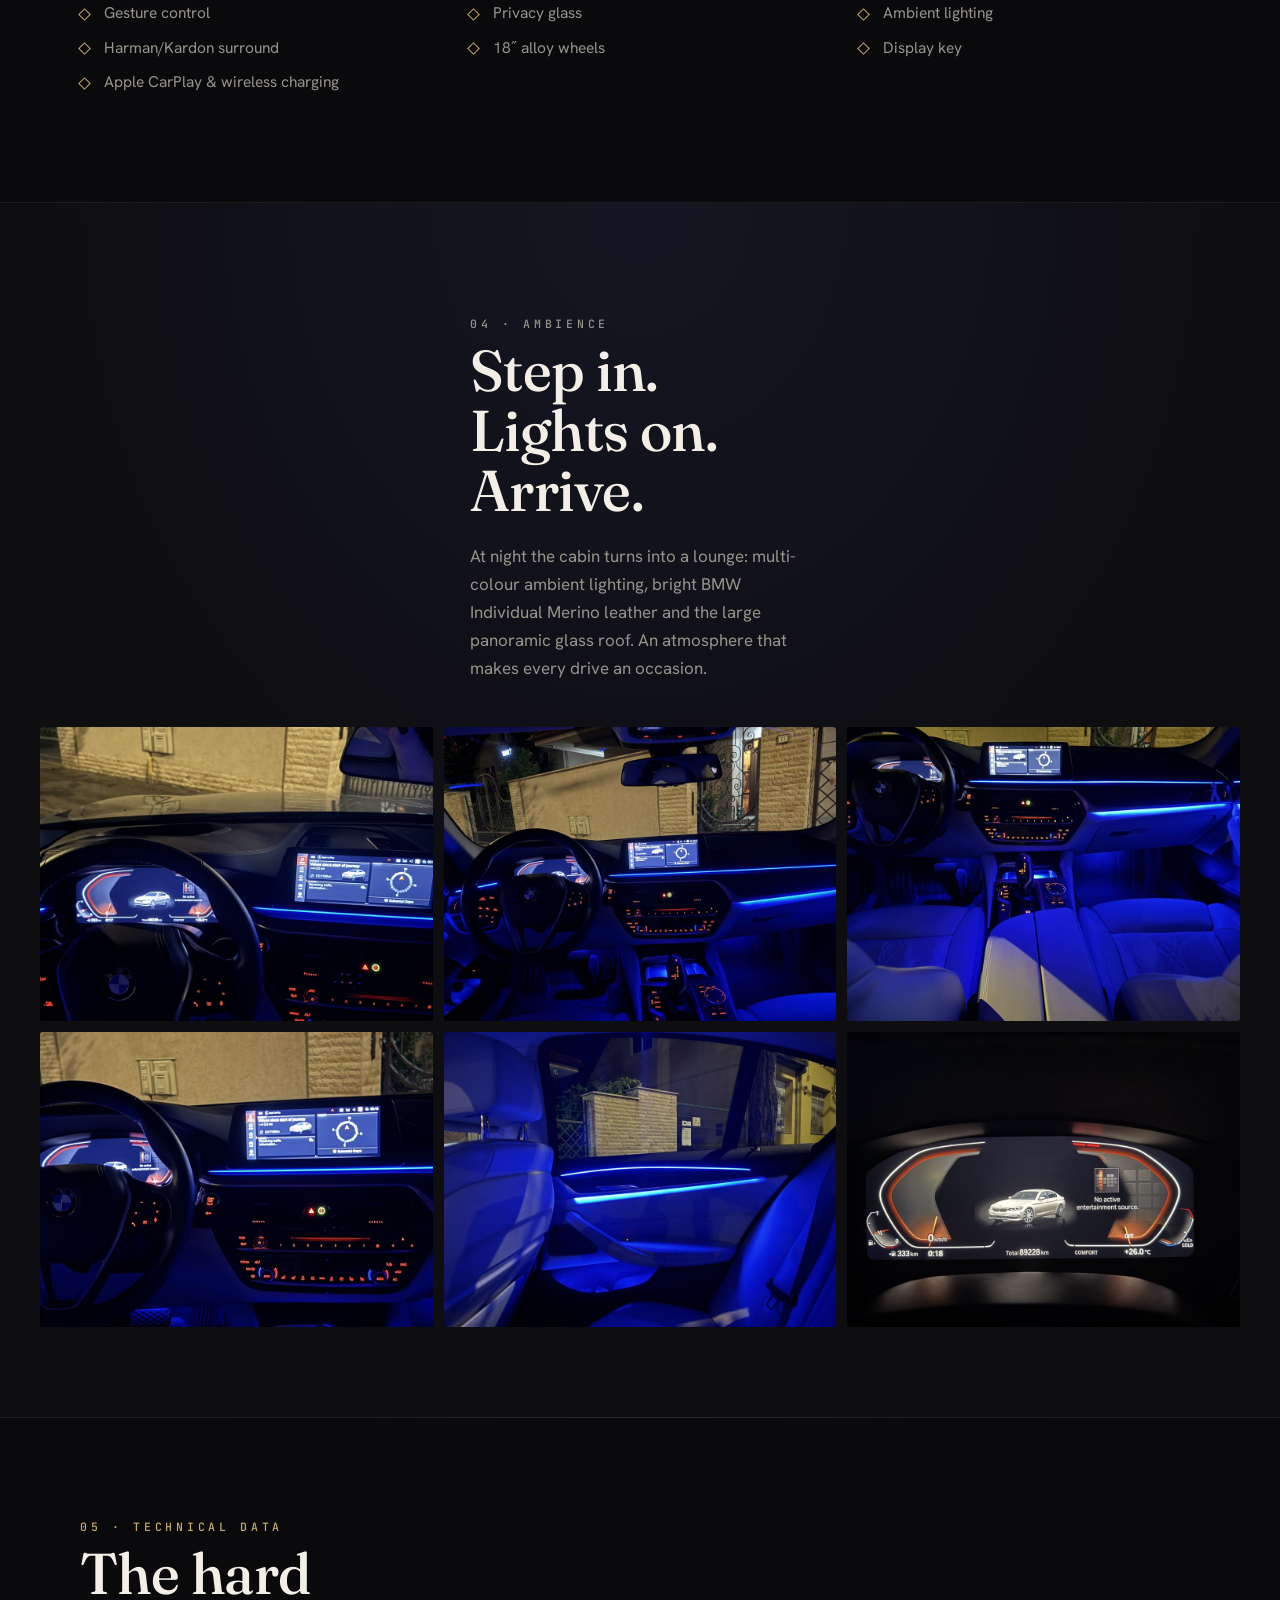
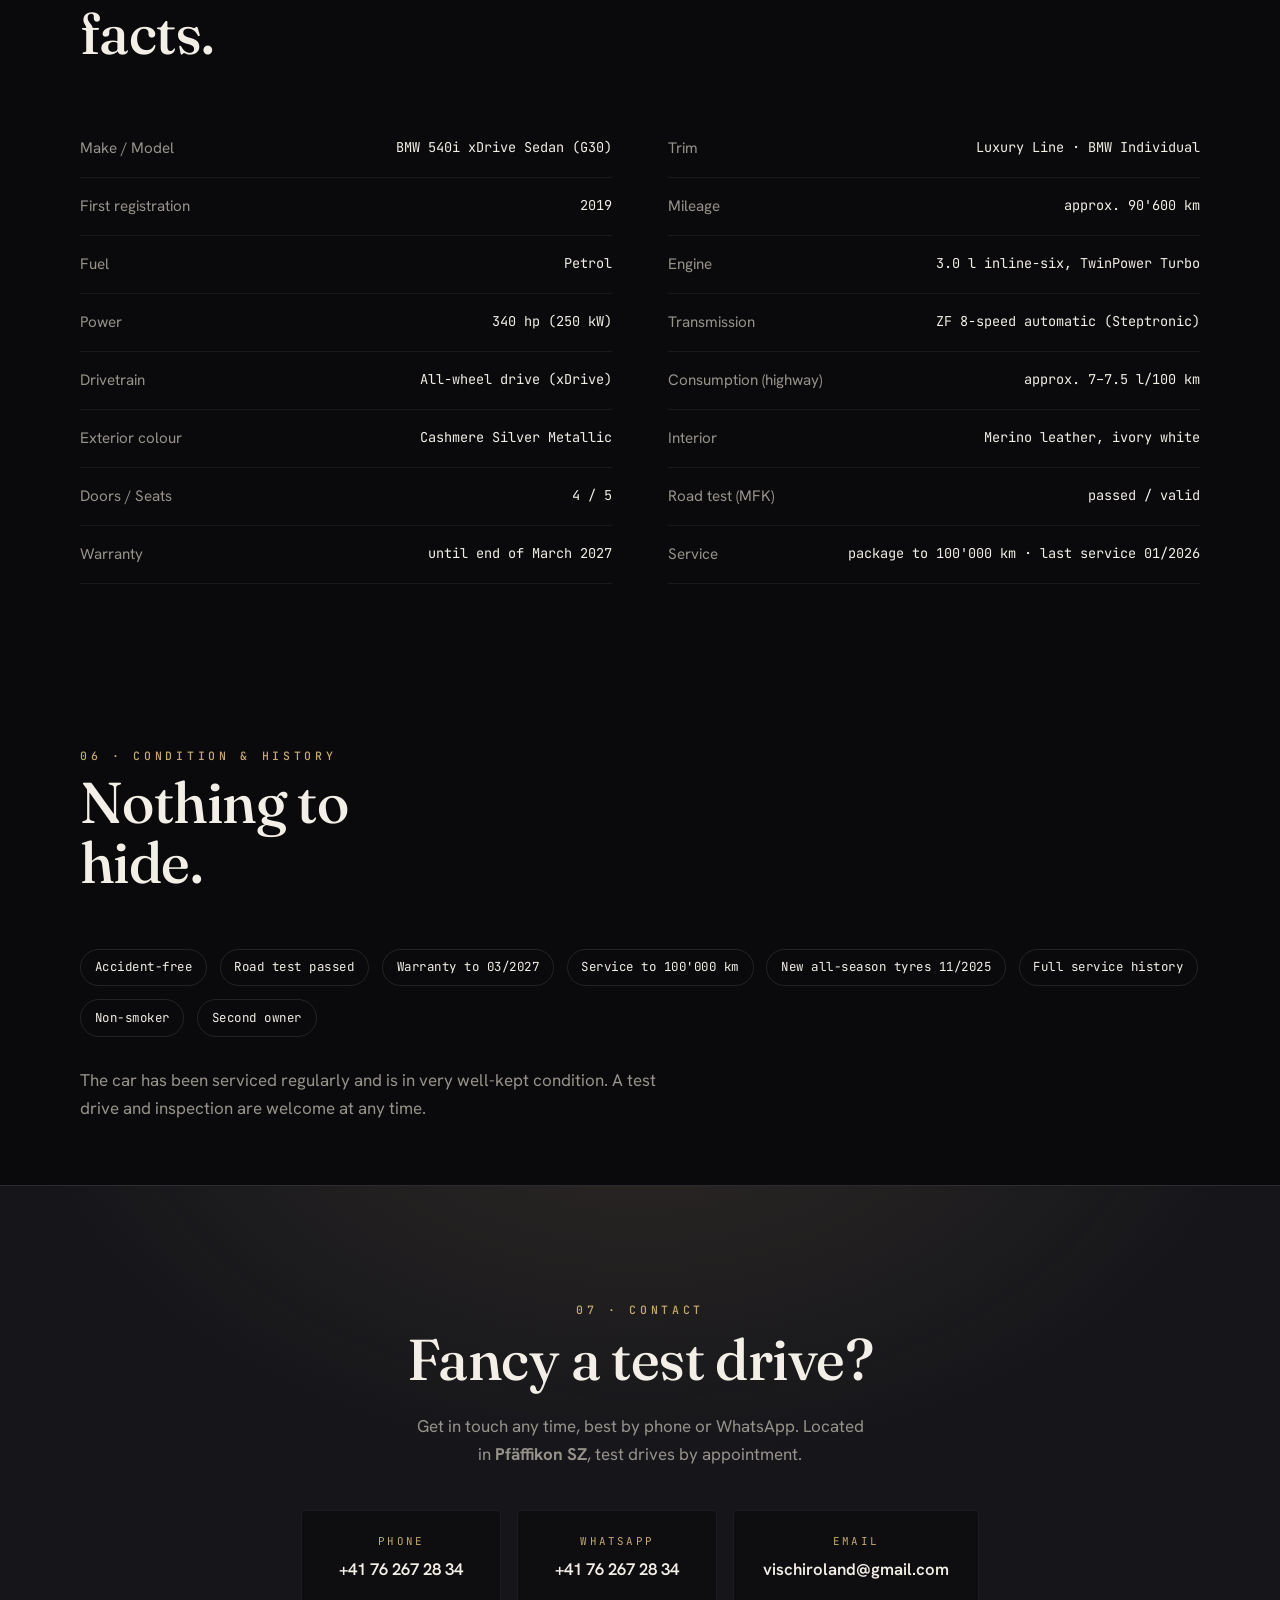
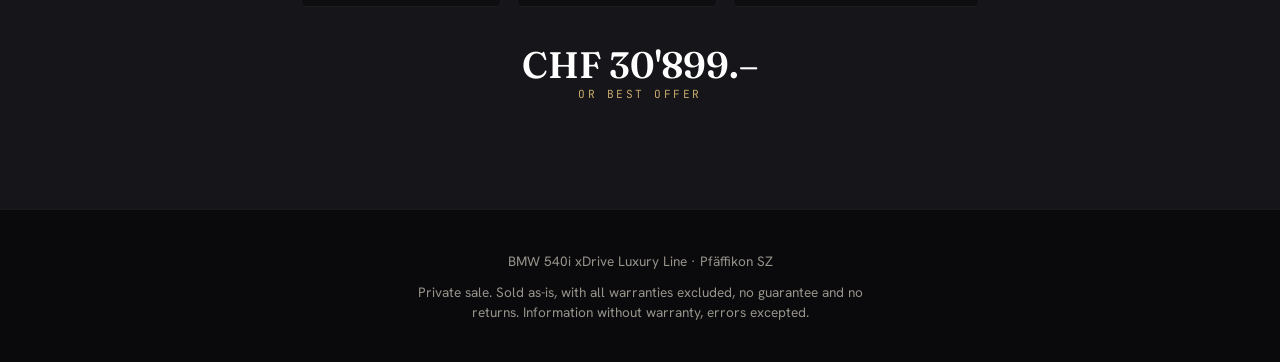
==== commit 5814d078: "Innenraum-Galerie um 8 neue Detailaufnahmen erweitern Neue Merino-Leder-, Ambiente- und Innenraumfot" ====
--- a/site/en.html
+++ b/site/en.html
@@ -141,6 +141,14 @@
     <figure class="g g--wide reveal"><img class="lb" data-full="assets/int-leather-detail.jpg" src="assets/int-leather-detail-thumb.jpg" alt="BMW Individual Merino leather in ivory white" loading="lazy"></figure>
     <figure class="g reveal"><img class="lb" data-full="assets/int-front-door.jpg" src="assets/int-front-door-thumb.jpg" alt="Front interior" loading="lazy"></figure>
     <figure class="g reveal"><img class="lb" data-full="assets/int-rear-door.jpg" src="assets/int-rear-door-thumb.jpg" alt="Rear seats" loading="lazy"></figure>
+    <figure class="g reveal"><img class="lb" data-full="assets/int-seat-front.jpg" src="assets/int-seat-front-thumb.jpg" alt="Front seat, Merino leather with diamond quilting" loading="lazy"></figure>
+    <figure class="g reveal"><img class="lb" data-full="assets/int-seat-side.jpg" src="assets/int-seat-side-thumb.jpg" alt="Seat detail with seat adjustment and perforation" loading="lazy"></figure>
+    <figure class="g reveal"><img class="lb" data-full="assets/int-seat-ambient.jpg" src="assets/int-seat-ambient-thumb.jpg" alt="Front seat with ambient lighting" loading="lazy"></figure>
+    <figure class="g reveal"><img class="lb" data-full="assets/int-seat-cushion.jpg" src="assets/int-seat-cushion-thumb.jpg" alt="Seat cushion with memory adjustment" loading="lazy"></figure>
+    <figure class="g reveal"><img class="lb" data-full="assets/int-door-ambient.jpg" src="assets/int-door-ambient-thumb.jpg" alt="Door panel with ambient lighting" loading="lazy"></figure>
+    <figure class="g reveal"><img class="lb" data-full="assets/int-rear-bench.jpg" src="assets/int-rear-bench-thumb.jpg" alt="Rear bench in Merino leather" loading="lazy"></figure>
+    <figure class="g reveal"><img class="lb" data-full="assets/int-rear-cushion.jpg" src="assets/int-rear-cushion-thumb.jpg" alt="Rear seat cushion" loading="lazy"></figure>
+    <figure class="g g--wide reveal"><img class="lb" data-full="assets/int-cabin.jpg" src="assets/int-cabin-thumb.jpg" alt="Cabin with panoramic glass roof" loading="lazy"></figure>
   </div>
 </section>
 
